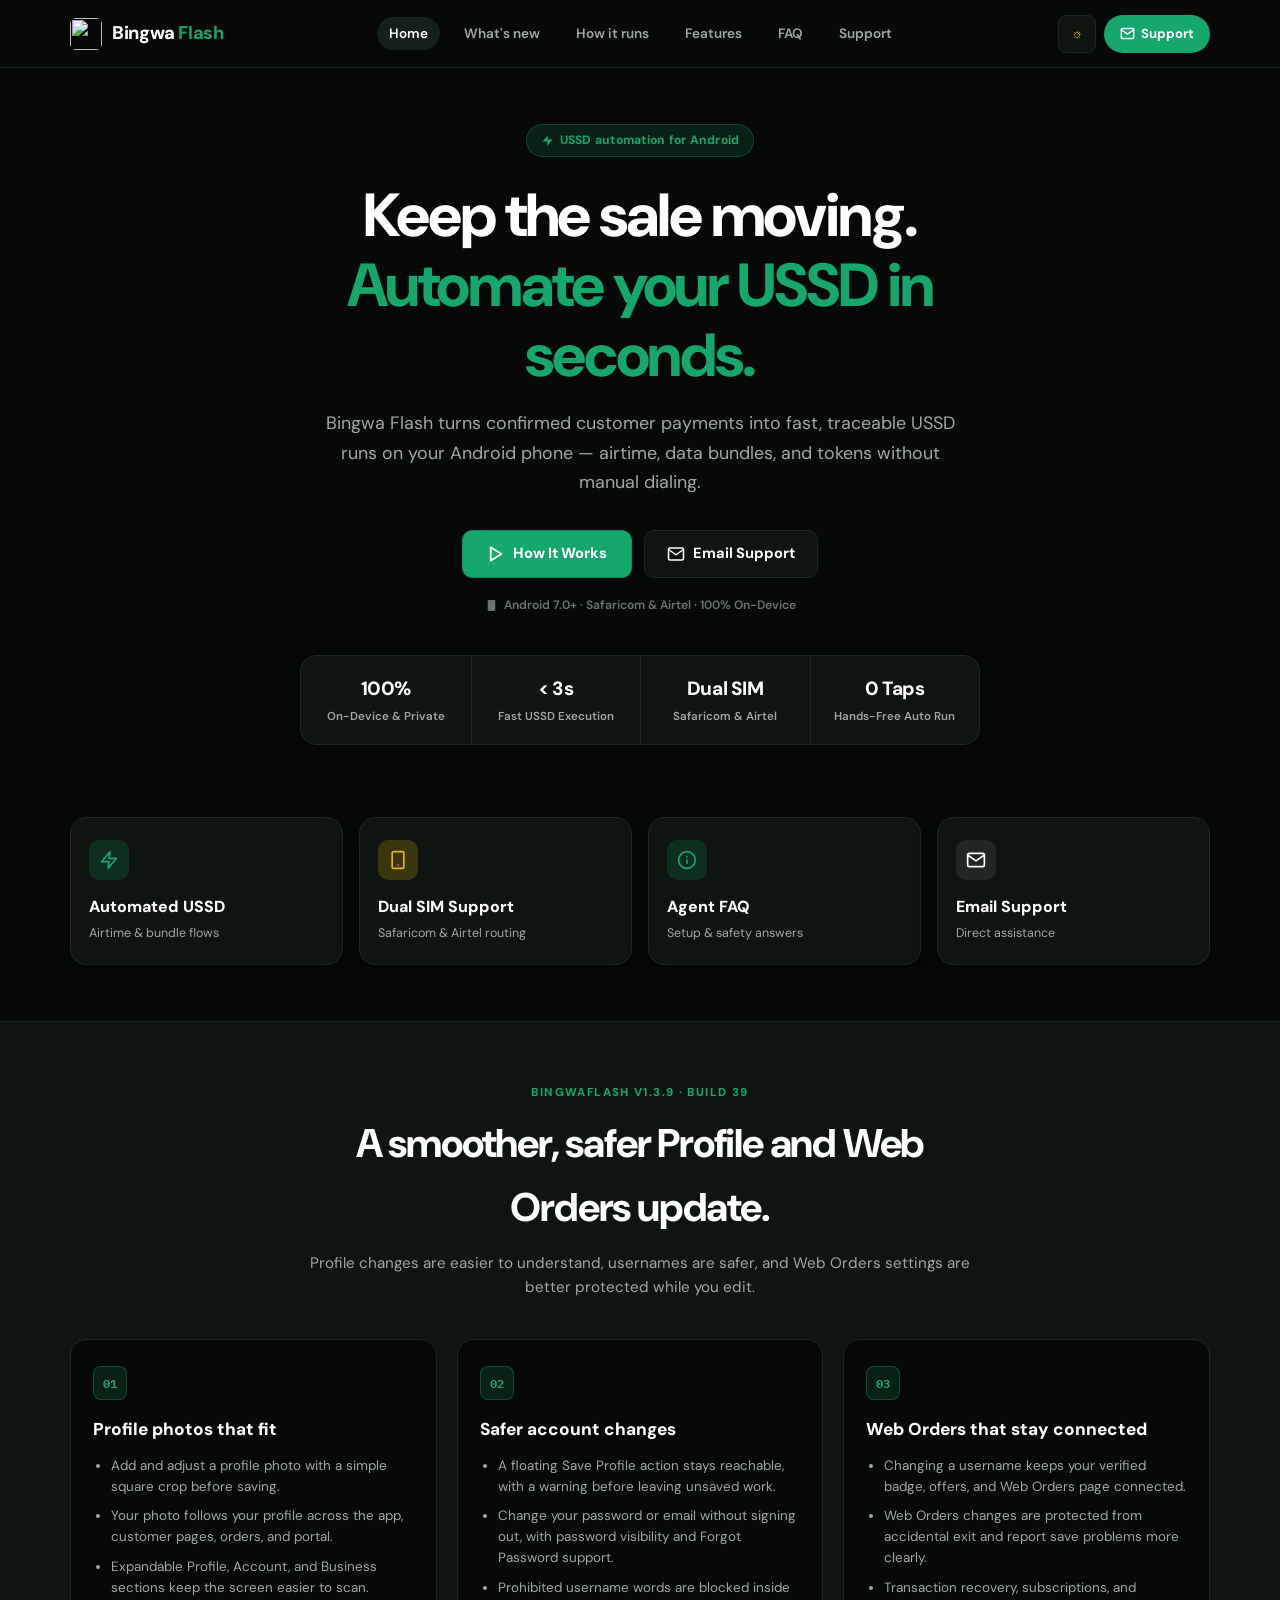
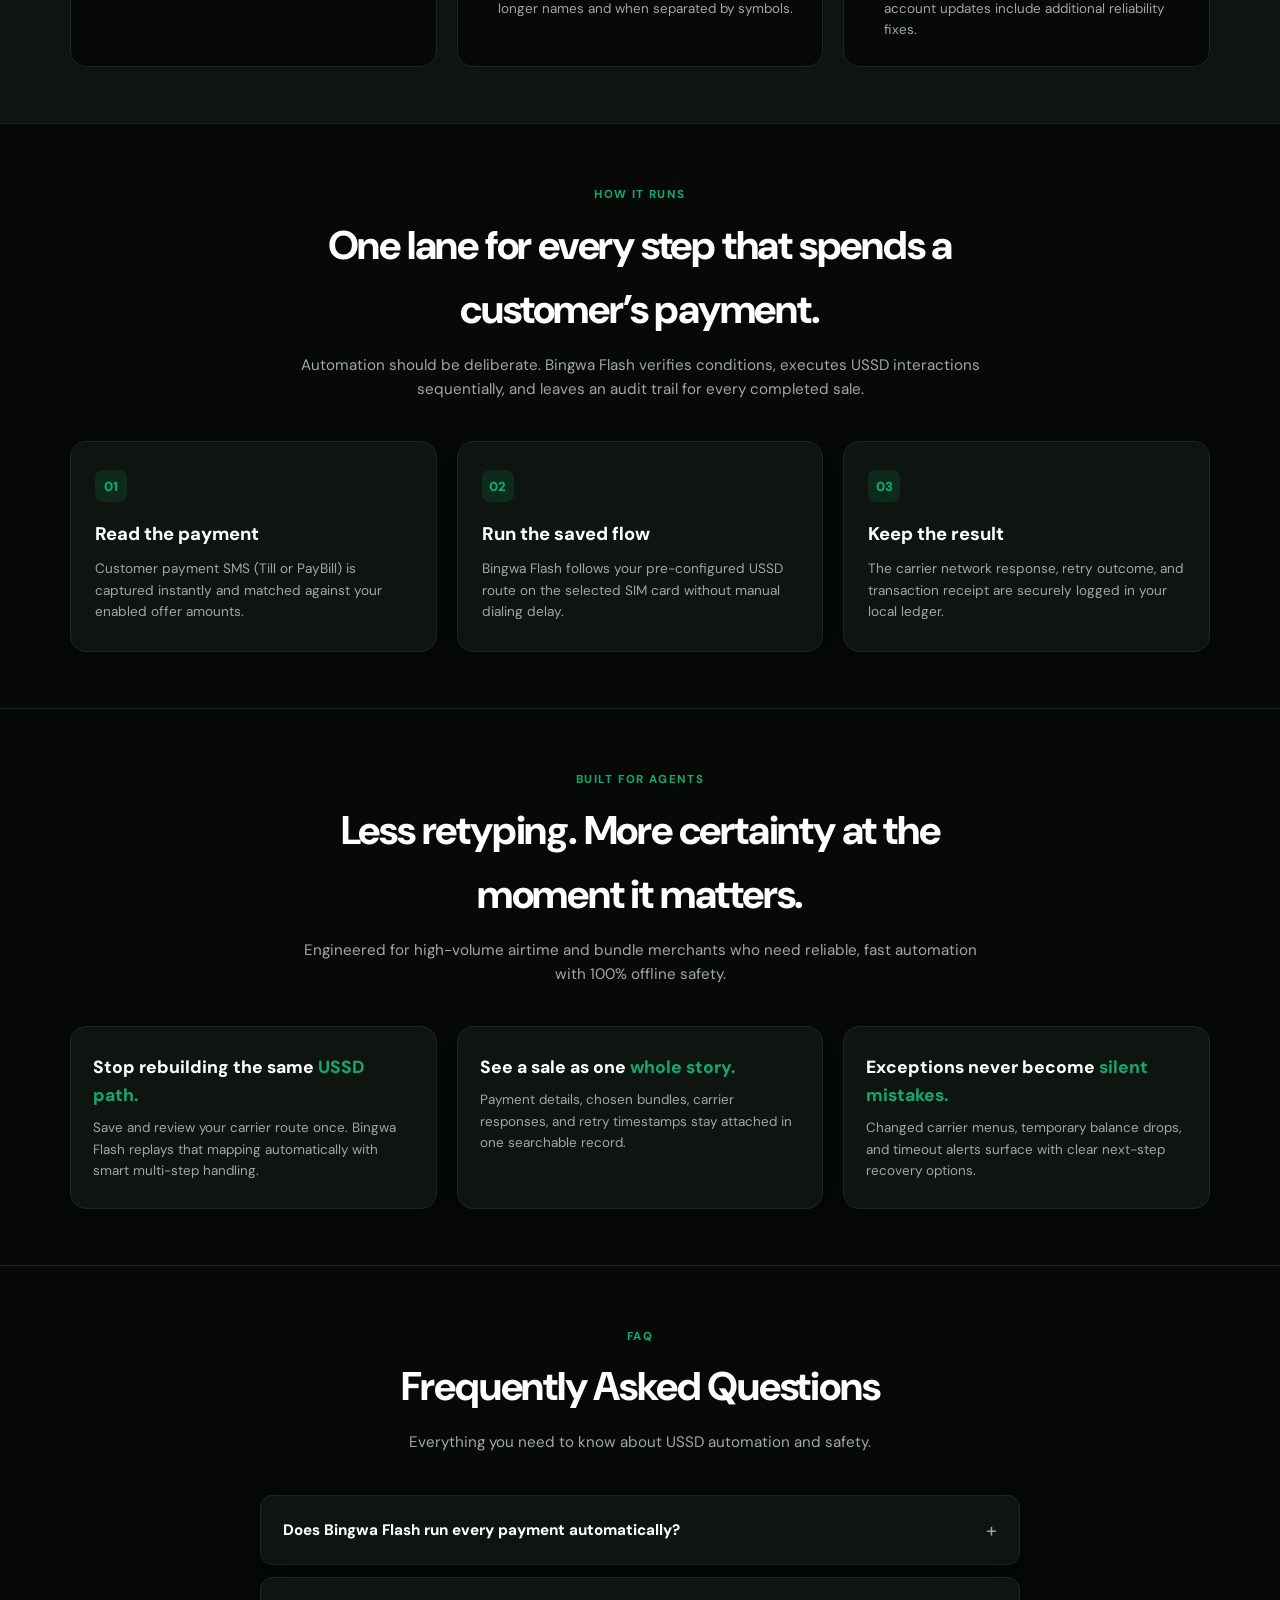
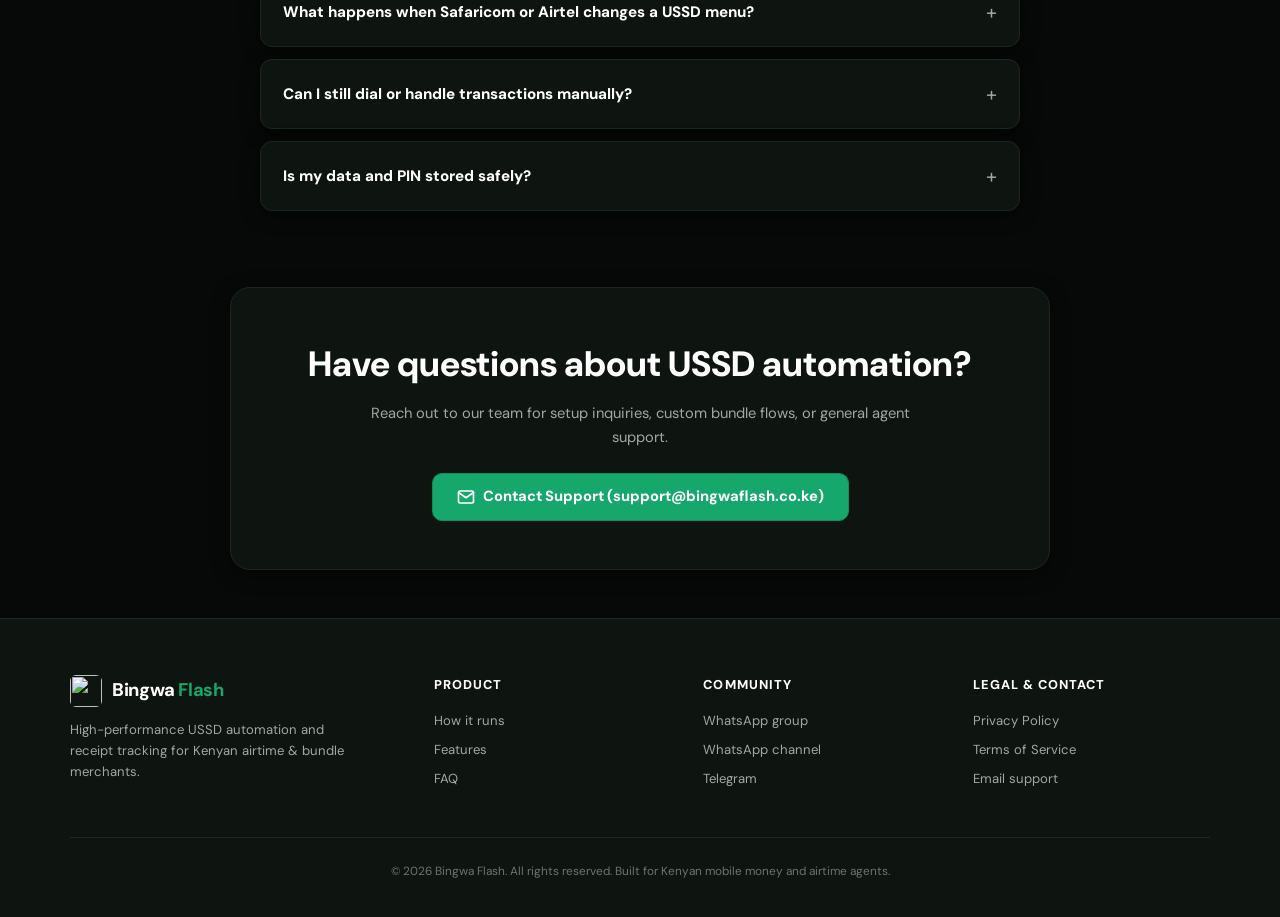
==== index.html @ 7abec592 "Publish v1.3.9 update on homepage" ====
<!doctype html>
<html lang="en" data-theme="dark">
<head>
  <script>
    // Apply the saved appearance before paint so each visit stays calm and consistent.
    try { var savedTheme = localStorage.getItem("bf-theme"); if (savedTheme === "dark" || savedTheme === "light") document.documentElement.dataset.theme = savedTheme; } catch (error) {}
  </script>
  <meta charset="utf-8">
  <meta name="viewport" content="width=device-width, initial-scale=1">
  <title>Bingwa Flash | USSD Automation for Android</title>
  <meta name="description" content="Bingwa Flash gives Safaricom & Airtel agents a fast, automated way to handle USSD payments, airtime, and data bundles in seconds.">
  <meta property="og:title" content="Bingwa Flash | USSD Automation for Android">
  <meta property="og:description" content="Sell faster. Do more. Automate your USSD flows in seconds.">
  <meta property="og:image" content="https://bingwaflash.co.ke/logo.png">
  <link rel="icon" type="image/png" href="/logo.png">
  <link rel="apple-touch-icon" href="/logo.png">
  <link rel="preconnect" href="https://fonts.googleapis.com">
  <link rel="preconnect" href="https://fonts.gstatic.com" crossorigin>
  <link href="https://fonts.googleapis.com/css2?family=DM+Sans:opsz,wght@9..40,400;9..40,500;9..40,600;9..40,700;9..40,800&family=IBM+Plex+Mono:wght@500;600&display=swap" rel="stylesheet">
  <link rel="stylesheet" href="/site-theme.css?v=20260830-6">
  <link rel="stylesheet" href="/home.css?v=20260907-1">
  <script src="/site-theme.js?v=20260830-2" defer></script>
</head>
<body class="bf-home">
  <header class="home-header">
    <a class="home-brand" href="/" aria-label="Bingwa Flash home"><img src="/logo.png" alt=""><span>Bingwa <b>Flash</b></span></a>
    <nav class="home-nav" id="homeNav" aria-label="Primary navigation">
      <a href="#home" class="active">Home</a>
      <a href="#latest-update">What's new</a>
      <a href="#how-it-runs">How it runs</a>
      <a href="#for-agents">Features</a>
      <a href="#questions">FAQ</a>
      <a href="#support">Support</a>
    </nav>
    <div class="home-actions">
      <button class="home-theme" type="button" data-theme-toggle aria-label="Switch theme"><span data-theme-icon="sun" aria-hidden="true">☼</span><span data-theme-icon="moon" aria-hidden="true" style="display:none">☾</span></button>
      <button class="home-menu" type="button" data-menu-toggle aria-controls="homeNav" aria-expanded="false" aria-label="Open navigation">≡</button>
      <a class="header-support-btn" href="mailto:support@bingwaflash.co.ke">
        <svg viewBox="0 0 24 24" width="15" height="15" fill="none" stroke="currentColor" stroke-width="2.2" stroke-linecap="round" stroke-linejoin="round"><path d="M4 4h16c1.1 0 2 .9 2 2v12c0 1.1-.9 2-2 2H4c-1.1 0-2-.9-2-2V6c0-1.1.9-2 2-2z"/><polyline points="22,6 12,13 2,6"/></svg>
        Support
      </a>
    </div>
  </header>

  <main id="home">
    <!-- Centered Hero Section -->
    <section class="home-hero">
      <div class="home-wrap">
        <div class="hero-badge">
          <svg viewBox="0 0 24 24" width="13" height="13" fill="currentColor"><path d="M13 2L3 14h9l-1 8 10-12h-9l1-8z"/></svg>
          USSD automation for Android
        </div>
        <h1 class="hero-title">
          Keep the sale moving.
          <span class="hero-title-accent">Automate your USSD in seconds.</span>
        </h1>
        <p class="hero-desc">
          Bingwa Flash turns confirmed customer payments into fast, traceable USSD runs on your Android phone — airtime, data bundles, and tokens without manual dialing.
        </p>
        <div class="hero-actions">
          <a class="btn-hero-primary" href="#how-it-runs">
            <svg viewBox="0 0 24 24" width="18" height="18" fill="none" stroke="currentColor" stroke-width="2.5" stroke-linecap="round" stroke-linejoin="round"><polygon points="5 3 19 12 5 21 5 3"/></svg>
            How It Works
          </a>
          <a class="btn-hero-secondary" href="mailto:support@bingwaflash.co.ke">
            <svg viewBox="0 0 24 24" width="18" height="18" fill="none" stroke="currentColor" stroke-width="2" stroke-linecap="round" stroke-linejoin="round"><path d="M4 4h16c1.1 0 2 .9 2 2v12c0 1.1-.9 2-2 2H4c-1.1 0-2-.9-2-2V6c0-1.1.9-2 2-2z"/><polyline points="22,6 12,13 2,6"/></svg>
            Email Support
          </a>
        </div>
        <p class="hero-microcopy">
          <svg viewBox="0 0 24 24" width="13" height="13" fill="currentColor"><rect x="5" y="2" width="14" height="20" rx="2" ry="2"/><line x1="12" y1="18" x2="12.01" y2="18"/></svg>
          Android 7.0+ · Safaricom &amp; Airtel · 100% On-Device
        </p>

        <!-- Product Highlights Box (4 cols desktop / 2x2 mobile) -->
        <div class="stats-box">
          <div class="stat-col">
            <strong>100%</strong>
            <small>On-Device &amp; Private</small>
          </div>
          <div class="stat-col">
            <strong>&lt; 3s</strong>
            <small>Fast USSD Execution</small>
          </div>
          <div class="stat-col">
            <strong>Dual SIM</strong>
            <small>Safaricom &amp; Airtel</small>
          </div>
          <div class="stat-col">
            <strong>0 Taps</strong>
            <small>Hands-Free Auto Run</small>
          </div>
        </div>
      </div>
    </section>

    <!-- Quick Resources / Feature Grid -->
    <section class="quick-section">
      <div class="home-wrap">
        <div class="quick-grid">
          <a class="quick-card" href="#how-it-runs">
            <div class="quick-card-icon green">
              <svg viewBox="0 0 24 24" fill="none" stroke="currentColor" stroke-width="2" stroke-linecap="round" stroke-linejoin="round"><path d="M13 2L3 14h9l-1 8 10-12h-9l1-8z"/></svg>
            </div>
            <div>
              <h3>Automated USSD</h3>
              <p>Airtime &amp; bundle flows</p>
            </div>
          </a>
          <a class="quick-card" href="#for-agents">
            <div class="quick-card-icon yellow">
              <svg viewBox="0 0 24 24" fill="none" stroke="currentColor" stroke-width="2" stroke-linecap="round" stroke-linejoin="round"><rect x="5" y="2" width="14" height="20" rx="2" ry="2"/><line x1="12" y1="18" x2="12.01" y2="18"/></svg>
            </div>
            <div>
              <h3>Dual SIM Support</h3>
              <p>Safaricom &amp; Airtel routing</p>
            </div>
          </a>
          <a class="quick-card" href="#questions">
            <div class="quick-card-icon green">
              <svg viewBox="0 0 24 24" fill="none" stroke="currentColor" stroke-width="2" stroke-linecap="round" stroke-linejoin="round"><circle cx="12" cy="12" r="10"/><line x1="12" y1="16" x2="12" y2="12"/><line x1="12" y1="8" x2="12.01" y2="8"/></svg>
            </div>
            <div>
              <h3>Agent FAQ</h3>
              <p>Setup &amp; safety answers</p>
            </div>
          </a>
          <a class="quick-card" href="mailto:support@bingwaflash.co.ke">
            <div class="quick-card-icon neutral">
              <svg viewBox="0 0 24 24" fill="none" stroke="currentColor" stroke-width="2" stroke-linecap="round" stroke-linejoin="round"><path d="M4 4h16c1.1 0 2 .9 2 2v12c0 1.1-.9 2-2 2H4c-1.1 0-2-.9-2-2V6c0-1.1.9-2 2-2z"/><polyline points="22,6 12,13 2,6"/></svg>
            </div>
            <div>
              <h3>Email Support</h3>
              <p>Direct assistance</p>
            </div>
          </a>
        </div>
      </div>
    </section>

    <!-- Keep release news informative here; installation remains owned by the download subdomain. -->
    <section class="home-section release-update" id="latest-update">
      <div class="home-wrap">
        <div class="section-head">
          <span class="section-tag">BingwaFlash v1.3.9 · Build 39</span>
          <h2>A smoother, safer Profile and Web Orders update.</h2>
          <p>Profile changes are easier to understand, usernames are safer, and Web Orders settings are better protected while you edit.</p>
        </div>
        <div class="release-update-grid">
          <article class="release-update-card">
            <span class="release-update-number">01</span>
            <h3>Profile photos that fit</h3>
            <ul>
              <li>Add and adjust a profile photo with a simple square crop before saving.</li>
              <li>Your photo follows your profile across the app, customer pages, orders, and portal.</li>
              <li>Expandable Profile, Account, and Business sections keep the screen easier to scan.</li>
            </ul>
          </article>
          <article class="release-update-card">
            <span class="release-update-number">02</span>
            <h3>Safer account changes</h3>
            <ul>
              <li>A floating Save Profile action stays reachable, with a warning before leaving unsaved work.</li>
              <li>Change your password or email without signing out, with password visibility and Forgot Password support.</li>
              <li>Prohibited username words are blocked inside longer names and when separated by symbols.</li>
            </ul>
          </article>
          <article class="release-update-card">
            <span class="release-update-number">03</span>
            <h3>Web Orders that stay connected</h3>
            <ul>
              <li>Changing a username keeps your verified badge, offers, and Web Orders page connected.</li>
              <li>Web Orders changes are protected from accidental exit and report save problems more clearly.</li>
              <li>Transaction recovery, subscriptions, and account updates include additional reliability fixes.</li>
            </ul>
          </article>
        </div>
      </div>
    </section>

    <!-- How It Runs - 3 Step Flow -->
    <section class="home-section" id="how-it-runs">
      <div class="home-wrap">
        <div class="section-head">
          <span class="section-tag">How It Runs</span>
          <h2>One lane for every step that spends a customer’s payment.</h2>
          <p>Automation should be deliberate. Bingwa Flash verifies conditions, executes USSD interactions sequentially, and leaves an audit trail for every completed sale.</p>
        </div>
        <div class="steps-grid">
          <article class="step-card">
            <div class="step-number">01</div>
            <h3>Read the payment</h3>
            <p>Customer payment SMS (Till or PayBill) is captured instantly and matched against your enabled offer amounts.</p>
          </article>
          <article class="step-card">
            <div class="step-number">02</div>
            <h3>Run the saved flow</h3>
            <p>Bingwa Flash follows your pre-configured USSD route on the selected SIM card without manual dialing delay.</p>
          </article>
          <article class="step-card">
            <div class="step-number">03</div>
            <h3>Keep the result</h3>
            <p>The carrier network response, retry outcome, and transaction receipt are securely logged in your local ledger.</p>
          </article>
        </div>
      </div>
    </section>

    <!-- Features for Agents -->
    <section class="home-section" id="for-agents">
      <div class="home-wrap">
        <div class="section-head">
          <span class="section-tag">Built For Agents</span>
          <h2>Less retyping. More certainty at the moment it matters.</h2>
          <p>Engineered for high-volume airtime and bundle merchants who need reliable, fast automation with 100% offline safety.</p>
        </div>
        <div class="features-grid">
          <article class="feature-card">
            <h3>Stop rebuilding the same <em>USSD path.</em></h3>
            <p>Save and review your carrier route once. Bingwa Flash replays that mapping automatically with smart multi-step handling.</p>
          </article>
          <article class="feature-card">
            <h3>See a sale as one <em>whole story.</em></h3>
            <p>Payment details, chosen bundles, carrier responses, and retry timestamps stay attached in one searchable record.</p>
          </article>
          <article class="feature-card">
            <h3>Exceptions never become <em>silent mistakes.</em></h3>
            <p>Changed carrier menus, temporary balance drops, and timeout alerts surface with clear next-step recovery options.</p>
          </article>
        </div>
      </div>
    </section>

    <!-- FAQ Section -->
    <section class="home-section" id="questions">
      <div class="home-wrap">
        <div class="section-head">
          <span class="section-tag">FAQ</span>
          <h2>Frequently Asked Questions</h2>
          <p>Everything you need to know about USSD automation and safety.</p>
        </div>
        <div class="faq-wrap">
          <details class="faq-card">
            <summary>Does Bingwa Flash run every payment automatically?</summary>
            <p>Yes, any incoming payment that matches an enabled offer amount and configured mode is queued and executed immediately on your selected SIM.</p>
          </details>
          <details class="faq-card">
            <summary>What happens when Safaricom or Airtel changes a USSD menu?</summary>
            <p>The app detects unexpected carrier dialogs and alerts you immediately so you can adjust your USSD mapping without losing transaction records.</p>
          </details>
          <details class="faq-card">
            <summary>Can I still dial or handle transactions manually?</summary>
            <p>Yes. You can use Quick Dial for manual numbers or pause automation at any time with a single tap on the dashboard toggle.</p>
          </details>
          <details class="faq-card">
            <summary>Is my data and PIN stored safely?</summary>
            <p>All transaction records and configuration stay strictly on your device in encrypted local storage. No sensitive carrier PINs are exposed.</p>
          </details>
        </div>
      </div>
    </section>

    <!-- Bottom CTA Banner -->
    <div class="home-wrap">
      <div class="home-cta-banner" id="support">
        <h2>Have questions about USSD automation?</h2>
        <p>Reach out to our team for setup inquiries, custom bundle flows, or general agent support.</p>
        <a class="btn-hero-primary" href="mailto:support@bingwaflash.co.ke">
          <svg viewBox="0 0 24 24" width="18" height="18" fill="none" stroke="currentColor" stroke-width="2.2" stroke-linecap="round" stroke-linejoin="round"><path d="M4 4h16c1.1 0 2 .9 2 2v12c0 1.1-.9 2-2 2H4c-1.1 0-2-.9-2-2V6c0-1.1.9-2 2-2z"/><polyline points="22,6 12,13 2,6"/></svg>
          Contact Support (support@bingwaflash.co.ke)
        </a>
      </div>
    </div>
  </main>

  <footer class="home-footer">
    <div class="home-wrap">
      <div class="footer-row">
        <div class="footer-brand">
          <a class="home-brand" href="/"><img src="/logo.png" alt=""><span>Bingwa <b>Flash</b></span></a>
          <p>High-performance USSD automation and receipt tracking for Kenyan airtime &amp; bundle merchants.</p>
        </div>
        <div class="footer-col">
          <h3>Product</h3>
          <a href="#how-it-runs">How it runs</a>
          <a href="#for-agents">Features</a>
          <a href="#questions">FAQ</a>
        </div>
        <div class="footer-col">
          <h3>Community</h3>
          <a href="https://chat.whatsapp.com/H2YoZHNmiuB6cxWsfOPV1I" target="_blank" rel="noopener">WhatsApp group</a>
          <a href="https://whatsapp.com/channel/0029Vb6r1jRJf05mxTtr3G2x" target="_blank" rel="noopener">WhatsApp channel</a>
          <a href="https://t.me/bingwaflash" target="_blank" rel="noopener">Telegram</a>
        </div>
        <div class="footer-col">
          <h3>Legal &amp; Contact</h3>
          <a href="/privacy.html">Privacy Policy</a>
          <a href="/terms.html">Terms of Service</a>
          <a href="mailto:support@bingwaflash.co.ke">Email support</a>
        </div>
      </div>
      <div class="footer-bottom">
        &copy; 2026 Bingwa Flash. All rights reserved. Built for Kenyan mobile money and airtime agents.
      </div>
    </div>
  </footer>
</body>
</html>
---- site-theme.css ----
/*
 * Shared Bingwa Flash design system variables.
 * Palette strictly uses Safaricom Green, Vivid Yellow/Gold, Pure Black, and Crisp White.
 * Zero bluish tints. Flat, high-contrast, professional presentation.
 */
:root {
  --bf-green: #15a76c;            /* Safaricom Green */
  --bf-green-strong: #0d8d59;     /* Deep Green for contrast/active states */
  --bf-yellow: #facc15;           /* Bright gold-yellow */
  --bf-yellow-strong: #eab308;    /* Deep Gold for borders/contrast */
  --bf-red: #ef4444;              /* Error red */
  --bf-radius-sm: 8px;
  --bf-radius: 12px;
  --bf-radius-lg: 16px;
  --bf-radius-xl: 20px;
  --bf-pill: 999px;
  --bf-transition: all 0.2s cubic-bezier(0.4, 0, 0.2, 1);
}

[data-theme="dark"] {
  --bf-bg: #060907;               /* Pure deep black/dark-green tone */
  --bf-surface: #0e1410;          /* Deep pitch card surface */
  --bf-surface-raised: #16201a;   /* Raised card surface / hover */
  --bf-surface-muted: #0a0e0b;    /* Input or subtle background */
  --bf-border: #1c2720;           /* Crisp 1px border */
  --bf-border-strong: #27382d;    /* Field border */
  --bf-text: #ffffff;             /* Pure white text */
  --bf-text-muted: #a1a8a3;       /* Secondary body text */
  --bf-text-soft: #6b756e;        /* Muted helper text */
  --bf-header: #060907;
  --bf-selection: rgba(21, 167, 108, 0.15);
  --bf-shadow: 0 4px 20px rgba(0, 0, 0, 0.4);
  --bf-icon-badge-green: rgba(21, 167, 108, 0.18);
  --bf-icon-badge-yellow: rgba(250, 204, 21, 0.18);
  --bf-icon-badge-neutral: rgba(255, 255, 255, 0.08);
  color-scheme: dark;
}

[data-theme="light"] {
  --bf-bg: #ffffff;               /* Pure white light background */
  --bf-surface: #fbfcfb;          /* Soft white card surface */
  --bf-surface-raised: #f2f4f2;   /* Soft hover surface */
  --bf-surface-muted: #f7f9f7;    /* Subtle field background */
  --bf-border: #e2e6e3;           /* Clean light border */
  --bf-border-strong: #cbcfcc;    /* Field border */
  --bf-text: #0a0e0b;             /* Pure dark text */
  --bf-text-muted: #4b554e;       /* Secondary dark text */
  --bf-text-soft: #8a948d;        /* Muted helper text */
  --bf-header: #ffffff;
  --bf-selection: rgba(21, 167, 108, 0.1);
  --bf-shadow: 0 4px 16px rgba(0, 0, 0, 0.05);
  --bf-icon-badge-green: #ecfdf5;
  --bf-icon-badge-yellow: #fefce8;
  --bf-icon-badge-neutral: #f3f4f6;
  color-scheme: light;
}

/* Base resets & typography */
html, body {
  width: 100%;
  max-width: 100%;
  overflow-x: hidden;
  margin: 0;
  padding: 0;
}

body {
  background: var(--bf-bg) !important;
  color: var(--bf-text) !important;
  font-family: "DM Sans", "Nunito", ui-sans-serif, system-ui, sans-serif;
  transition: background-color 0.2s ease, color 0.2s ease;
  line-height: 1.6;
  -webkit-font-smoothing: antialiased;
}

/* Ensure no retro clay gradients or heavy custom background decorations */
body::before { content: none !important; display: none !important; }
body * { box-shadow: none; }

a {
  text-underline-offset: 3px;
  color: var(--bf-green);
  transition: var(--bf-transition);
}
a:hover {
  color: var(--bf-green-strong);
}

/* Shared Header Navigation */
header {
  height: 68px !important;
  padding: 0 max(20px, calc((100vw - 1140px) / 2)) !important;
  background: var(--bf-header) !important;
  border-bottom: 1px solid var(--bf-border) !important;
  display: flex;
  align-items: center;
  justify-content: space-between;
}

.logo img, .ft-logo img {
  border-radius: 8px !important;
  width: 32px;
  height: 32px;
  object-fit: contain;
}
.logo-text, .ft-name {
  color: var(--bf-text) !important;
  font-weight: 700;
}
.logo-text b {
  color: var(--bf-green) !important;
}

/* Shared theme switch button - Pure black or yellowish */
.thm, .page-theme, .home-theme {
  width: 38px !important;
  height: 38px !important;
  border-radius: 8px !important;
  background: var(--bf-surface) !important;
  border: 1px solid var(--bf-border) !important;
  color: var(--bf-yellow) !important;
  display: inline-grid !important;
  place-items: center !important;
  cursor: pointer !important;
  transition: var(--bf-transition) !important;
}
.thm:hover, .page-theme:hover, .home-theme:hover {
  color: var(--bf-yellow-strong) !important;
  border-color: var(--bf-yellow) !important;
  background: var(--bf-surface-raised) !important;
}

/* Shared Button Styles */
.btn-primary, .button-primary {
  display: inline-flex;
  align-items: center;
  justify-content: center;
  padding: 10px 20px;
  background: var(--bf-green) !important;
  color: #ffffff !important;
  font-weight: 700;
  border-radius: var(--bf-pill);
  border: 1px solid var(--bf-green-strong) !important;
  cursor: pointer;
  text-decoration: none;
  transition: var(--bf-transition);
}
.btn-primary:hover, .button-primary:hover {
  background: var(--bf-green-strong) !important;
}

.btn-secondary, .button-secondary {
  display: inline-flex;
  align-items: center;
  justify-content: center;
  padding: 10px 20px;
  background: var(--bf-surface) !important;
  color: var(--bf-text) !important;
  font-weight: 700;
  border-radius: var(--bf-pill);
  border: 1px solid var(--bf-border) !important;
  cursor: pointer;
  text-decoration: none;
  transition: var(--bf-transition);
}
.btn-secondary:hover, .button-secondary:hover {
  background: var(--bf-surface-raised) !important;
  border-color: var(--bf-border-strong) !important;
}

/* Shared Card and Container Elements */
.card, .container-card {
  background: var(--bf-surface) !important;
  border: 1px solid var(--bf-border) !important;
  border-radius: var(--bf-radius-lg) !important;
  box-shadow: var(--bf-shadow) !important;
}

/* Shared Input and Form Controls */
input[type="text"], input[type="tel"], input[type="search"], input[type="email"], input[type="password"], textarea, select {
  background: var(--bf-surface-muted) !important;
  border: 1px solid var(--bf-border-strong) !important;
  border-radius: var(--bf-radius-sm) !important;
  color: var(--bf-text) !important;
  padding: 11px 14px !important;
  font-family: inherit !important;
  font-size: 0.9rem !important;
  outline: none !important;
  transition: var(--bf-transition) !important;
}
input:focus, textarea:focus, select:focus {
  border-color: var(--bf-green) !important;
  background: var(--bf-surface) !important;
}
---- home.css ----
/*
 * Homepage specific composition for bingwaflash.co.ke.
 * Clean, centered SaaS product layout strictly using green, yellow, black, and white.
 */

:root {
  --home-green: var(--bf-green);
  --home-green-deep: var(--bf-green-strong);
  --home-yellow: var(--bf-yellow);
}

body.bf-home {
  margin: 0;
  background: var(--bf-bg);
  color: var(--bf-text);
  font-family: "DM Sans", ui-sans-serif, system-ui, sans-serif;
}

.bf-home *, .bf-home *::before, .bf-home *::after {
  box-sizing: border-box;
}

.bf-home a {
  color: inherit;
  text-decoration: none;
}

.bf-home .home-wrap {
  width: min(1140px, calc(100% - 40px));
  margin: 0 auto;
}

/* HEADER */
.home-header {
  position: sticky;
  top: 0;
  z-index: 50;
  height: 64px;
  display: flex;
  align-items: center;
  justify-content: space-between;
  padding: 0 max(16px, calc((100vw - 1140px) / 2));
  background: var(--bf-header);
  border-bottom: 1px solid var(--bf-border);
  transition: background .2s, border-color .2s;
}

.home-brand {
  display: inline-flex;
  align-items: center;
  gap: 10px;
  font-weight: 800;
  letter-spacing: -0.02em;
  font-size: 1.15rem;
  color: var(--bf-text);
  white-space: nowrap;
  flex-shrink: 0;
}
.home-brand img {
  width: 32px;
  height: 32px;
  object-fit: contain;
  border-radius: 6px;
}
.home-brand b {
  color: var(--bf-green);
}

.home-nav {
  display: flex;
  align-items: center;
  gap: 12px;
}
.home-nav a {
  color: var(--bf-text-muted);
  font-size: 0.85rem;
  font-weight: 600;
  padding: 6px 12px;
  border-radius: var(--bf-pill);
  transition: var(--bf-transition);
}
.home-nav a:hover, .home-nav a.active {
  color: var(--bf-text);
  background: var(--bf-surface-raised);
}

.home-actions {
  display: flex;
  align-items: center;
  gap: 8px;
  flex-shrink: 0;
}

.home-theme, .home-menu {
  width: 38px;
  height: 38px;
  display: inline-grid;
  place-items: center;
  border: 1px solid var(--bf-border);
  background: var(--bf-surface);
  color: var(--bf-yellow);
  border-radius: 8px;
  cursor: pointer;
  transition: var(--bf-transition);
}
.home-theme:hover, .home-menu:hover {
  color: var(--bf-yellow-strong);
  border-color: var(--bf-yellow);
}
.home-menu {
  display: none;
  font-size: 1.25rem;
}

.header-support-btn {
  display: inline-flex;
  align-items: center;
  gap: 6px;
  height: 38px;
  padding: 0 16px;
  background: var(--bf-green);
  color: #ffffff !important;
  font-size: 0.82rem;
  font-weight: 700;
  border-radius: var(--bf-pill);
  transition: var(--bf-transition);
  white-space: nowrap;
}
.header-support-btn:hover {
  background: var(--bf-green-strong);
}

/* HERO SECTION - Centered */
.home-hero {
  padding: 56px 0 40px;
  text-align: center;
}

.hero-badge {
  display: inline-flex;
  align-items: center;
  gap: 6px;
  padding: 6px 14px;
  background: var(--bf-selection);
  border: 1px solid rgba(21, 167, 108, 0.3);
  border-radius: var(--bf-pill);
  font-size: 0.76rem;
  font-weight: 700;
  color: var(--bf-green);
  margin-bottom: 24px;
  letter-spacing: 0.02em;
}

.hero-title {
  font-size: clamp(2.2rem, 5.2vw, 3.8rem);
  font-weight: 800;
  line-height: 1.15;
  letter-spacing: -0.035em;
  margin: 0 auto 18px;
  max-width: 820px;
  color: var(--bf-text);
}
.hero-title .hero-title-accent {
  color: var(--bf-green);
  display: block;
}

.hero-desc {
  font-size: clamp(0.95rem, 1.8vw, 1.12rem);
  line-height: 1.65;
  color: var(--bf-text-muted);
  max-width: 640px;
  margin: 0 auto 32px;
}

.hero-actions {
  display: flex;
  align-items: center;
  justify-content: center;
  gap: 12px;
  margin-bottom: 18px;
}

.btn-hero-primary {
  display: inline-flex;
  align-items: center;
  justify-content: center;
  gap: 8px;
  min-height: 48px;
  padding: 0 24px;
  background: var(--bf-green);
  color: #ffffff !important;
  font-size: 0.92rem;
  font-weight: 800;
  border-radius: 10px;
  border: 1px solid var(--bf-green-strong);
  transition: var(--bf-transition);
}
.btn-hero-primary:hover {
  background: var(--bf-green-strong);
  transform: translateY(-1px);
}

.btn-hero-secondary {
  display: inline-flex;
  align-items: center;
  justify-content: center;
  gap: 8px;
  min-height: 48px;
  padding: 0 22px;
  background: var(--bf-surface);
  color: var(--bf-text) !important;
  border: 1px solid var(--bf-border);
  font-size: 0.92rem;
  font-weight: 700;
  border-radius: 10px;
  transition: var(--bf-transition);
}
.btn-hero-secondary:hover {
  background: var(--bf-surface-raised);
  border-color: var(--bf-border-strong);
}

.hero-microcopy {
  display: flex;
  align-items: center;
  justify-content: center;
  gap: 6px;
  font-size: 0.76rem;
  color: var(--bf-text-soft);
  margin: 0 auto 40px;
  font-weight: 600;
}

/* STATS BOX (4 columns desktop / 2x2 grid mobile) */
.stats-box {
  display: grid;
  grid-template-columns: repeat(4, 1fr);
  background: var(--bf-surface);
  border: 1px solid var(--bf-border);
  border-radius: var(--bf-radius-lg);
  box-shadow: var(--bf-shadow);
  max-width: 680px;
  margin: 0 auto;
  overflow: hidden;
}

.stat-col {
  padding: 18px 12px;
  text-align: center;
}
.stat-col + .stat-col {
  border-left: 1px solid var(--bf-border);
}
.stat-col strong {
  display: block;
  font-size: 1.2rem;
  font-weight: 800;
  color: var(--bf-text);
  letter-spacing: -0.02em;
}
.stat-col small {
  display: block;
  font-size: 0.72rem;
  color: var(--bf-text-muted);
  margin-top: 3px;
  font-weight: 600;
}

/* QUICK RESOURCES / FEATURE GRID */
.quick-section {
  padding: 32px 0 56px;
}

.quick-grid {
  display: grid;
  grid-template-columns: repeat(4, 1fr);
  gap: 16px;
}

.quick-card {
  background: var(--bf-surface);
  border: 1px solid var(--bf-border);
  border-radius: var(--bf-radius-lg);
  padding: 22px 18px;
  box-shadow: var(--bf-shadow);
  text-align: left;
  display: flex;
  flex-direction: column;
  justify-content: space-between;
  min-height: 140px;
  transition: var(--bf-transition);
}
.quick-card:hover {
  border-color: var(--bf-green);
  transform: translateY(-2px);
}

.quick-card-icon {
  width: 40px;
  height: 40px;
  border-radius: 10px;
  display: flex;
  align-items: center;
  justify-content: center;
  margin-bottom: 14px;
}
.quick-card-icon svg {
  width: 20px;
  height: 20px;
}
.quick-card-icon.green { background: var(--bf-icon-badge-green); color: var(--bf-green); }
.quick-card-icon.yellow { background: var(--bf-icon-badge-yellow); color: var(--bf-yellow-strong); }
.quick-card-icon.neutral { background: var(--bf-icon-badge-neutral); color: var(--bf-text); }

.quick-card h3 {
  margin: 0 0 4px;
  font-size: 1rem;
  font-weight: 800;
  color: var(--bf-text);
}
.quick-card p {
  margin: 0;
  font-size: 0.78rem;
  color: var(--bf-text-muted);
  line-height: 1.45;
}

/* HOW IT RUNS - 3 STEPS */
.home-section {
  padding: 56px 0;
  border-top: 1px solid var(--bf-border);
}

.section-head {
  text-align: center;
  max-width: 680px;
  margin: 0 auto 40px;
}
.section-tag {
  display: inline-block;
  font-size: 0.72rem;
  font-weight: 800;
  text-transform: uppercase;
  letter-spacing: 0.12em;
  color: var(--bf-green);
  margin-bottom: 8px;
}
.section-head h2 {
  font-size: clamp(1.8rem, 3.5vw, 2.5rem);
  font-weight: 800;
  letter-spacing: -0.03em;
  margin: 0 0 12px;
  color: var(--bf-text);
}
.section-head p {
  font-size: 0.95rem;
  color: var(--bf-text-muted);
  margin: 0;
  line-height: 1.6;
}

.steps-grid {
  display: grid;
  grid-template-columns: repeat(3, 1fr);
  gap: 20px;
}

.step-card {
  background: var(--bf-surface);
  border: 1px solid var(--bf-border);
  border-radius: var(--bf-radius-lg);
  padding: 28px 24px;
  box-shadow: var(--bf-shadow);
  display: flex;
  flex-direction: column;
}
.step-number {
  font-size: 0.82rem;
  font-weight: 900;
  color: var(--bf-green);
  background: var(--bf-selection);
  width: 32px;
  height: 32px;
  border-radius: 8px;
  display: flex;
  align-items: center;
  justify-content: center;
  margin-bottom: 18px;
}
.step-card h3 {
  font-size: 1.15rem;
  font-weight: 800;
  margin: 0 0 8px;
  color: var(--bf-text);
}
.step-card p {
  font-size: 0.85rem;
  color: var(--bf-text-muted);
  margin: 0;
  line-height: 1.6;
}

/* RELIEF FEATURES */
.features-grid {
  display: grid;
  grid-template-columns: repeat(3, 1fr);
  gap: 20px;
}

.feature-card {
  background: var(--bf-surface);
  border: 1px solid var(--bf-border);
  border-radius: var(--bf-radius-lg);
  padding: 26px 22px;
  box-shadow: var(--bf-shadow);
}
.feature-card h3 {
  font-size: 1.1rem;
  font-weight: 800;
  margin: 0 0 8px;
  color: var(--bf-text);
}
.feature-card h3 em {
  font-style: normal;
  color: var(--bf-green);
}
.feature-card p {
  font-size: 0.84rem;
  color: var(--bf-text-muted);
  margin: 0;
  line-height: 1.6;
}

/* RELEASE UPDATE - grouped summaries keep the homepage useful without duplicating the installer page. */
.release-update {
  background: var(--bf-surface);
}

.release-update-grid {
  display: grid;
  grid-template-columns: repeat(3, 1fr);
  gap: 20px;
}

.release-update-card {
  background: var(--bf-bg);
  border: 1px solid var(--bf-border);
  border-radius: var(--bf-radius-lg);
  padding: 26px 22px;
}

.release-update-number {
  display: inline-grid;
  place-items: center;
  width: 34px;
  height: 34px;
  margin-bottom: 16px;
  border: 1px solid rgba(21, 167, 108, 0.35);
  border-radius: 8px;
  background: var(--bf-selection);
  color: var(--bf-green);
  font: 800 0.76rem "IBM Plex Mono", ui-monospace, monospace;
}

.release-update-card h3 {
  margin: 0 0 12px;
  color: var(--bf-text);
  font-size: 1.08rem;
  font-weight: 800;
}

.release-update-card ul {
  margin: 0;
  padding-left: 18px;
  color: var(--bf-text-muted);
}

.release-update-card li {
  margin-bottom: 9px;
  font-size: 0.84rem;
  line-height: 1.55;
}

.release-update-card li:last-child {
  margin-bottom: 0;
}

/* FAQ SECTION */
.faq-wrap {
  max-width: 760px;
  margin: 0 auto;
  display: flex;
  flex-direction: column;
  gap: 12px;
}

.faq-card {
  background: var(--bf-surface);
  border: 1px solid var(--bf-border);
  border-radius: var(--bf-radius);
  overflow: hidden;
  box-shadow: var(--bf-shadow);
}
.faq-card summary {
  padding: 18px 22px;
  font-size: 0.95rem;
  font-weight: 800;
  color: var(--bf-text);
  cursor: pointer;
  list-style: none;
  display: flex;
  align-items: center;
  justify-content: space-between;
  user-select: none;
}
.faq-card summary::-webkit-details-marker {
  display: none;
}
.faq-card summary::after {
  content: "+";
  font-size: 1.25rem;
  font-weight: 400;
  color: var(--bf-text-muted);
  transition: transform 0.2s;
}
.faq-card[open] summary::after {
  content: "−";
}
.faq-card p {
  padding: 0 22px 20px;
  margin: 0;
  font-size: 0.86rem;
  color: var(--bf-text-muted);
  line-height: 1.65;
}

/* CTA BANNER */
.home-cta-banner {
  background: var(--bf-surface);
  border: 1px solid var(--bf-border);
  border-radius: var(--bf-radius-xl);
  padding: 48px 32px;
  text-align: center;
  margin: 20px auto 48px;
  max-width: 820px;
  box-shadow: var(--bf-shadow);
}
.home-cta-banner h2 {
  font-size: clamp(1.6rem, 3.2vw, 2.2rem);
  font-weight: 800;
  margin: 0 0 10px;
  color: var(--bf-text);
}
.home-cta-banner p {
  font-size: 0.92rem;
  color: var(--bf-text-muted);
  max-width: 540px;
  margin: 0 auto 24px;
}

/* FOOTER */
.home-footer {
  padding: 56px 0 36px;
  background: var(--bf-surface);
  border-top: 1px solid var(--bf-border);
}
.footer-row {
  display: grid;
  grid-template-columns: 1.4fr 1fr 1fr 1fr;
  gap: 32px;
}
.footer-brand {
  display: flex;
  flex-direction: column;
  gap: 12px;
}
.footer-brand p {
  font-size: 0.82rem;
  color: var(--bf-text-muted);
  margin: 0;
  max-width: 280px;
}
.footer-col h3 {
  font-size: 0.8rem;
  font-weight: 800;
  text-transform: uppercase;
  letter-spacing: 0.08em;
  color: var(--bf-text);
  margin: 0 0 14px;
}
.footer-col a {
  display: block;
  font-size: 0.82rem;
  color: var(--bf-text-muted);
  margin-bottom: 8px;
  transition: color 0.15s;
}
.footer-col a:hover {
  color: var(--bf-green);
}
.footer-bottom {
  margin-top: 40px;
  padding-top: 24px;
  border-top: 1px solid var(--bf-border);
  font-size: 0.74rem;
  color: var(--bf-text-soft);
  text-align: center;
}

/* RESPONSIVENESS */
@media(max-width: 900px) {
  .home-nav {
    display: none;
  }
  .home-nav.is-open {
    position: absolute;
    top: 64px;
    left: 0;
    right: 0;
    display: flex;
    flex-direction: column;
    align-items: stretch;
    padding: 16px 20px 24px;
    background: var(--bf-surface);
    border-bottom: 1px solid var(--bf-border);
    gap: 8px;
  }
  .home-nav.is-open a {
    padding: 10px 14px;
    border-radius: 8px;
  }
  .home-menu {
    display: inline-grid;
  }
  .quick-grid {
    grid-template-columns: repeat(2, 1fr);
  }
  .steps-grid, .features-grid, .release-update-grid {
    grid-template-columns: 1fr;
  }
  .footer-row {
    grid-template-columns: 1fr 1fr;
  }
}

@media(max-width: 600px) {
  .home-header {
    height: 60px;
    padding: 0 16px;
  }
  .header-support-btn {
    display: none; /* Keep mobile bar clean and un-squeezed */
  }
  .home-hero {
    padding: 36px 0 24px;
  }
  .hero-actions {
    flex-direction: column;
    width: 100%;
  }
  .btn-hero-primary, .btn-hero-secondary {
    width: 100%;
  }
  .stats-box {
    grid-template-columns: repeat(2, 1fr);
  }
  .stat-col:nth-child(2) {
    border-right: none;
  }
  .stat-col:nth-child(3), .stat-col:nth-child(4) {
    border-top: 1px solid var(--bf-border);
  }
  .stat-col:nth-child(3) {
    border-left: none;
  }
  .quick-grid {
    grid-template-columns: repeat(2, 1fr);
    gap: 12px;
  }
  .quick-card {
    padding: 16px 14px;
    min-height: 125px;
  }
  .quick-card-icon {
    width: 34px;
    height: 34px;
    border-radius: 8px;
    margin-bottom: 10px;
  }
  .footer-row {
    grid-template-columns: 1fr;
    gap: 24px;
  }
}
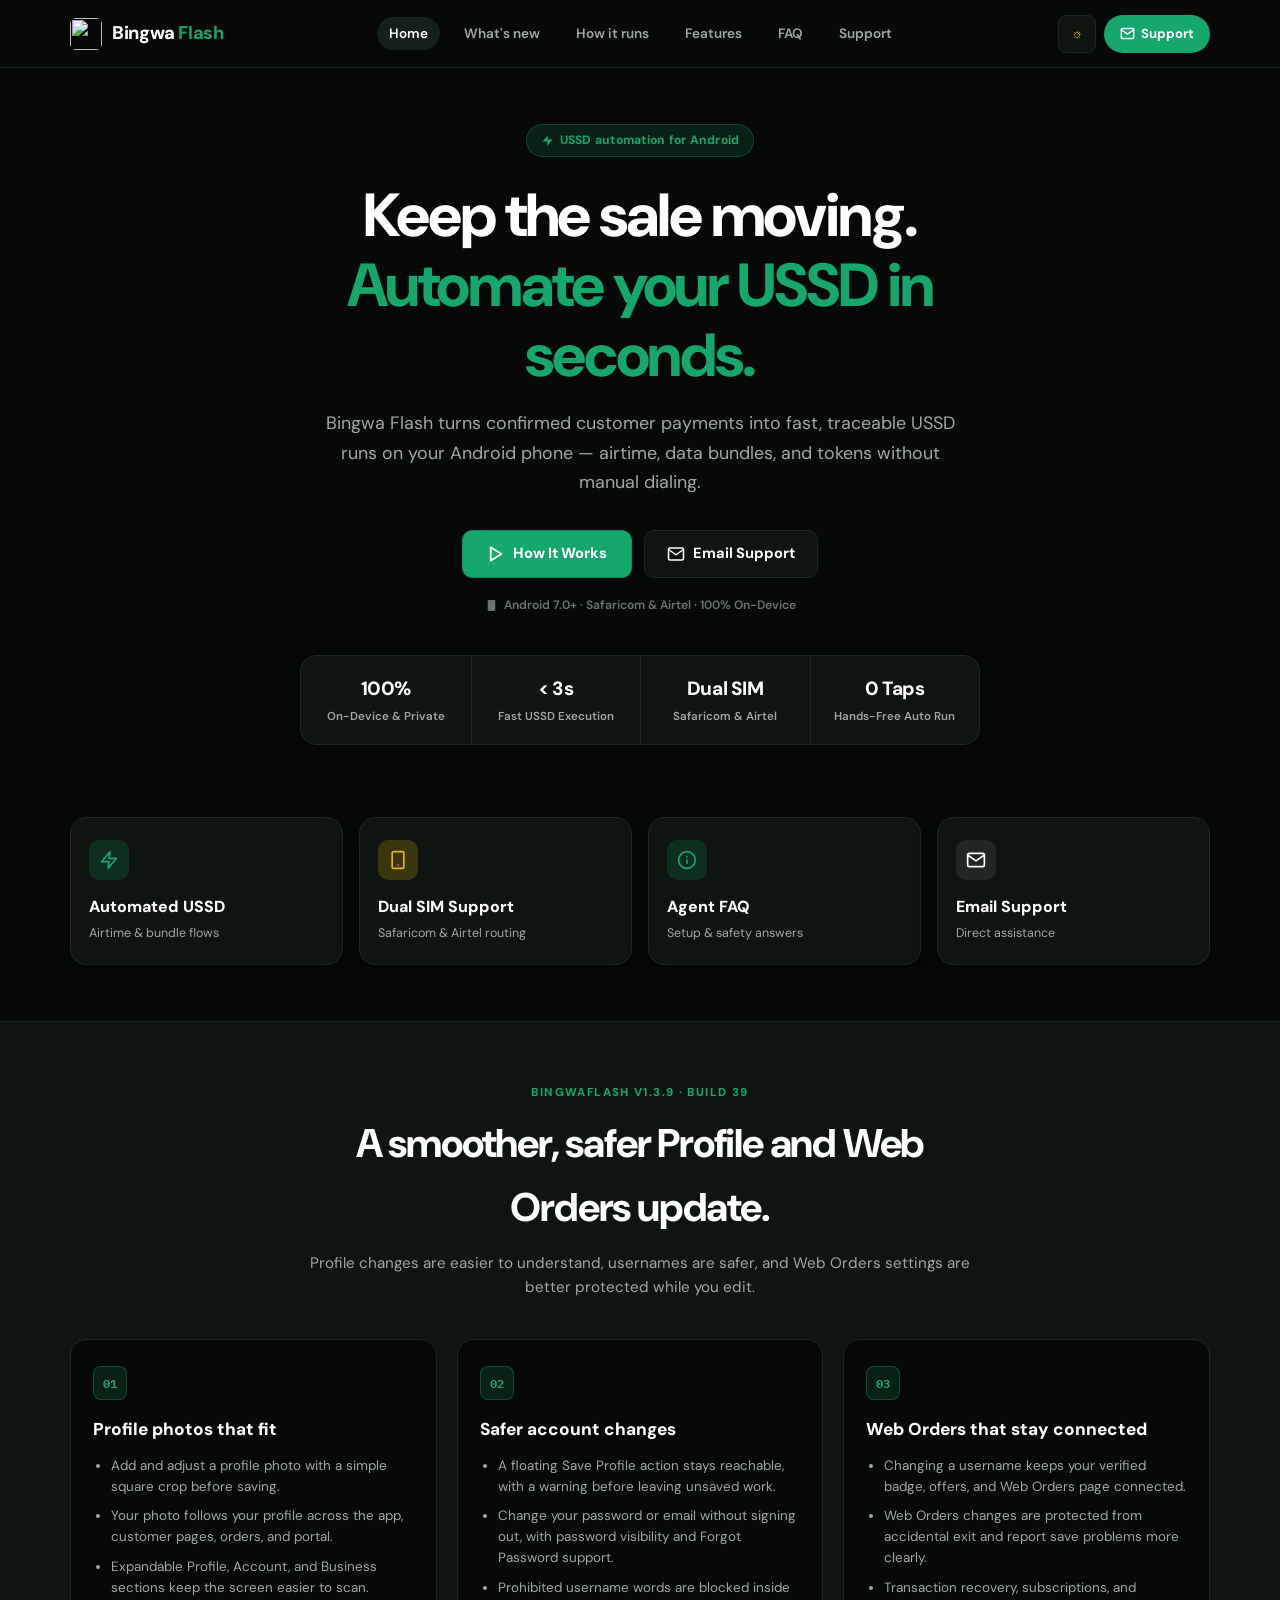
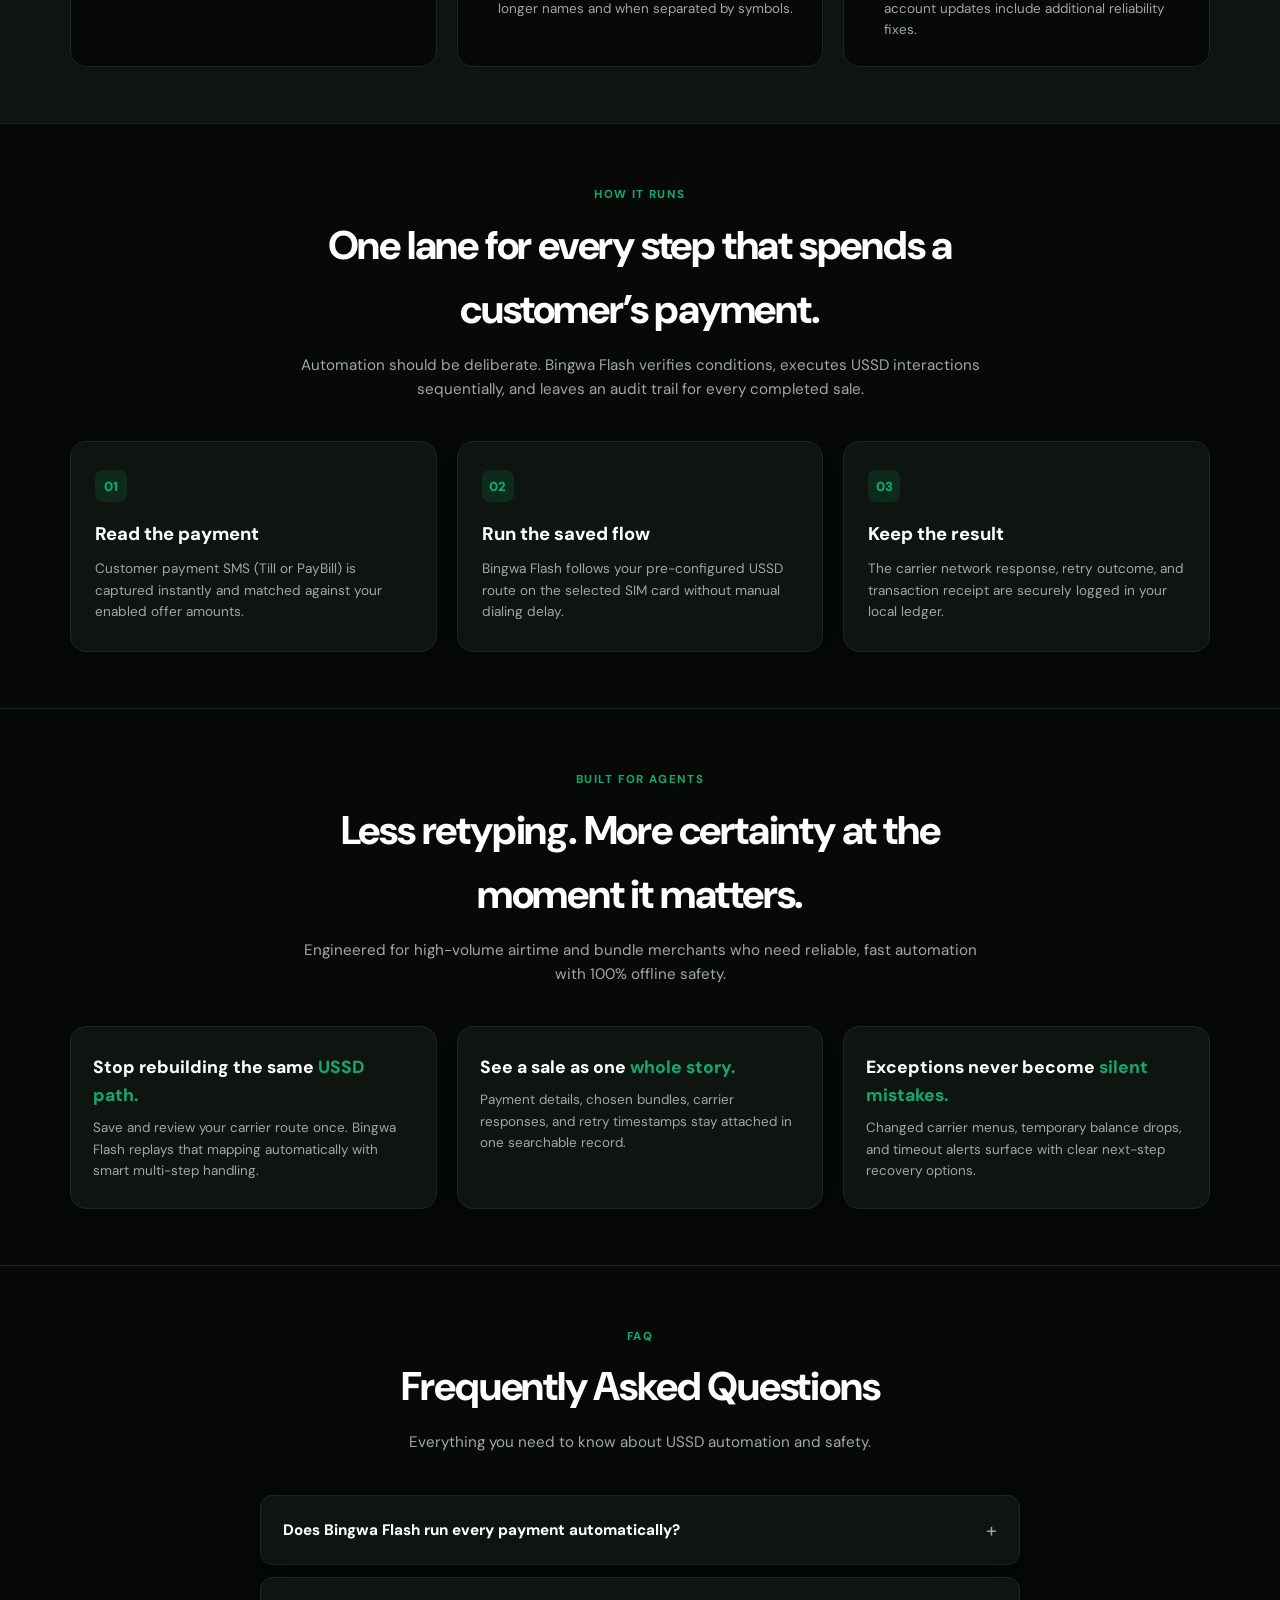
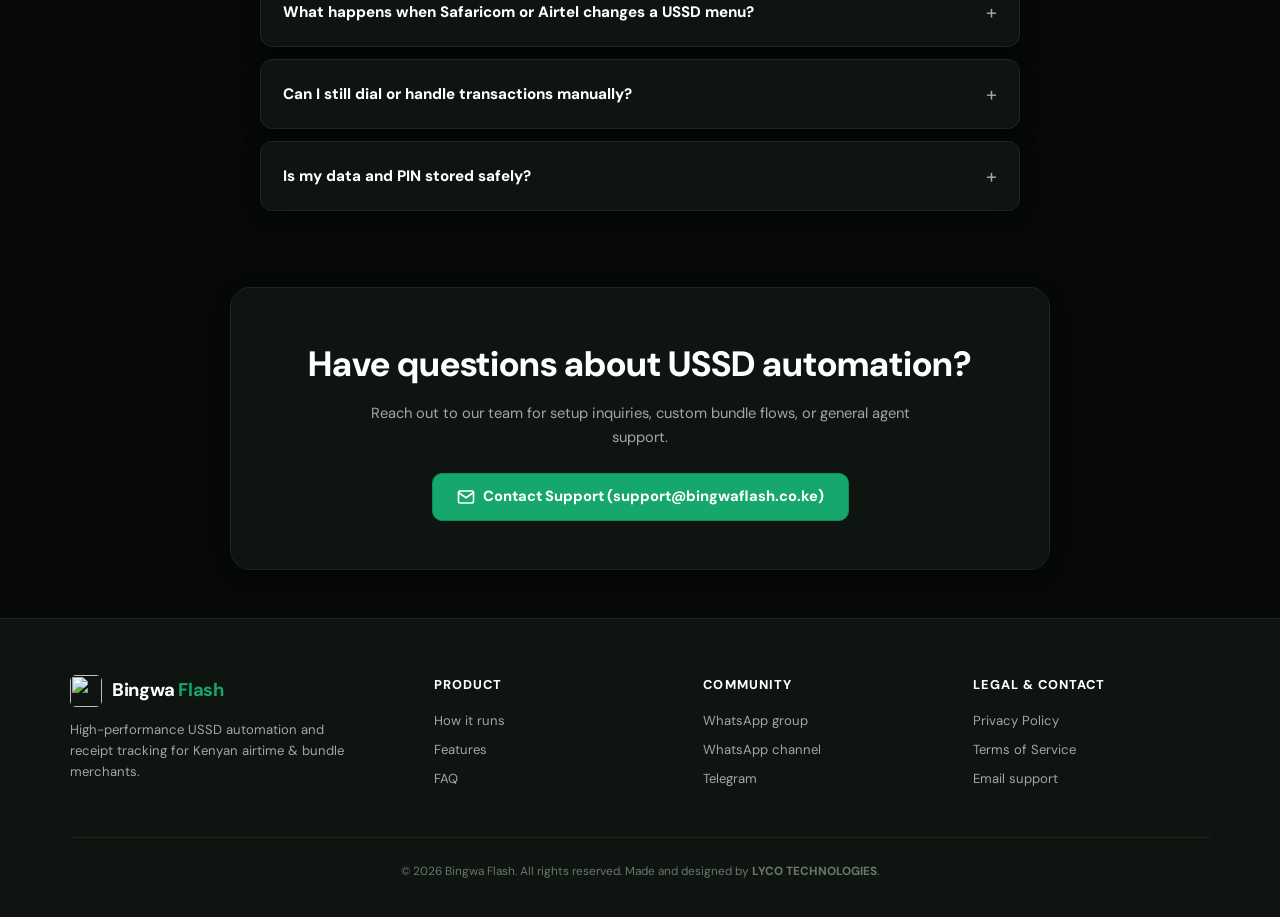
==== commit 376209ca: "Credit Lyco Technologies in site footer" ====
--- a/index.html
+++ b/index.html
@@ -300,7 +300,8 @@
         </div>
       </div>
       <div class="footer-bottom">
-        &copy; 2026 Bingwa Flash. All rights reserved. Built for Kenyan mobile money and airtime agents.
+        <!-- Ownership credit links the product site to its parent company without interrupting its product-first footer. -->
+        &copy; 2026 Bingwa Flash. All rights reserved. Made and designed by <a href="https://lycotechnologies.co.ke/" target="_blank" rel="noopener">LYCO TECHNOLOGIES</a>.
       </div>
     </div>
   </footer>
--- a/home.css
+++ b/home.css
@@ -606,6 +606,19 @@
   font-size: 0.74rem;
   color: var(--bf-text-soft);
   text-align: center;
+}
+
+/* Keep the parent-company credit readable and consistent with the existing footer links. */
+.footer-bottom a {
+  color: inherit;
+  font-weight: 800;
+  text-decoration-color: var(--green);
+  text-underline-offset: 3px;
+}
+
+.footer-bottom a:hover,
+.footer-bottom a:focus-visible {
+  color: var(--green);
 }
 
 /* RESPONSIVENESS */
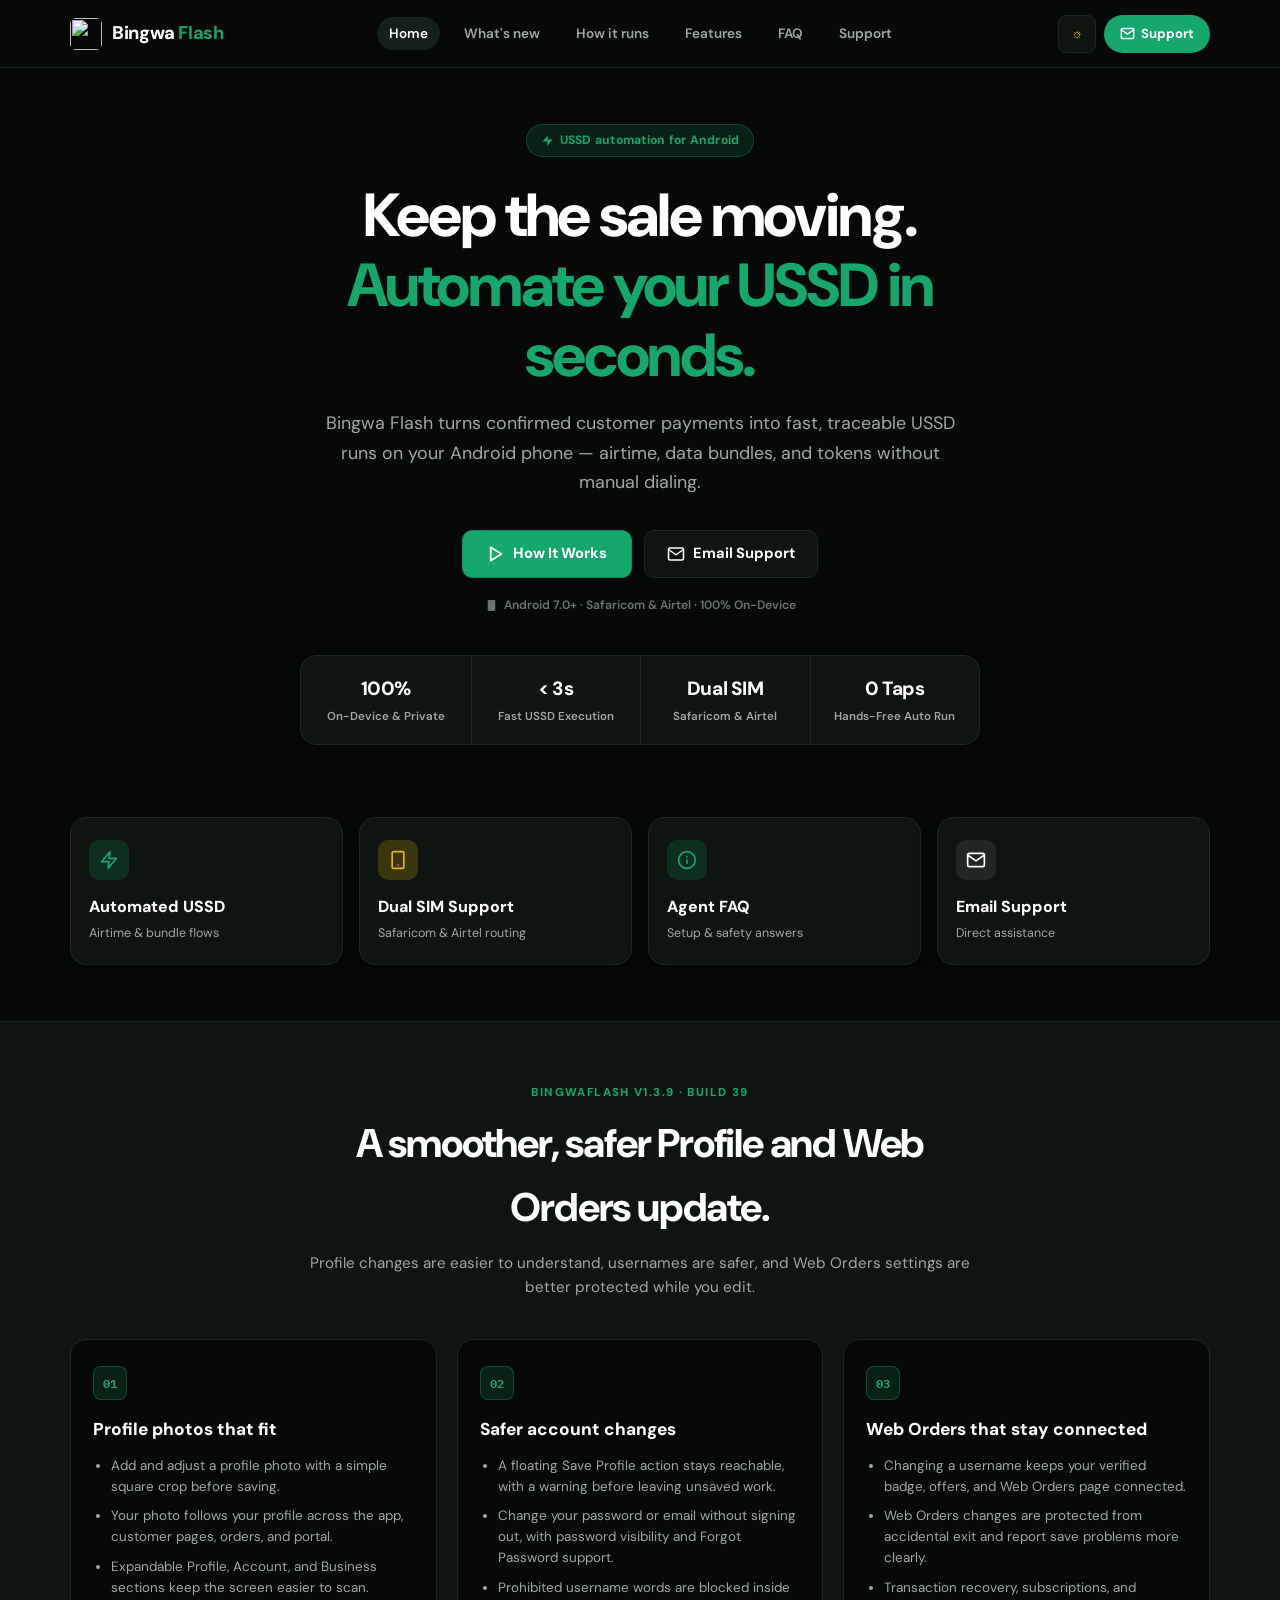
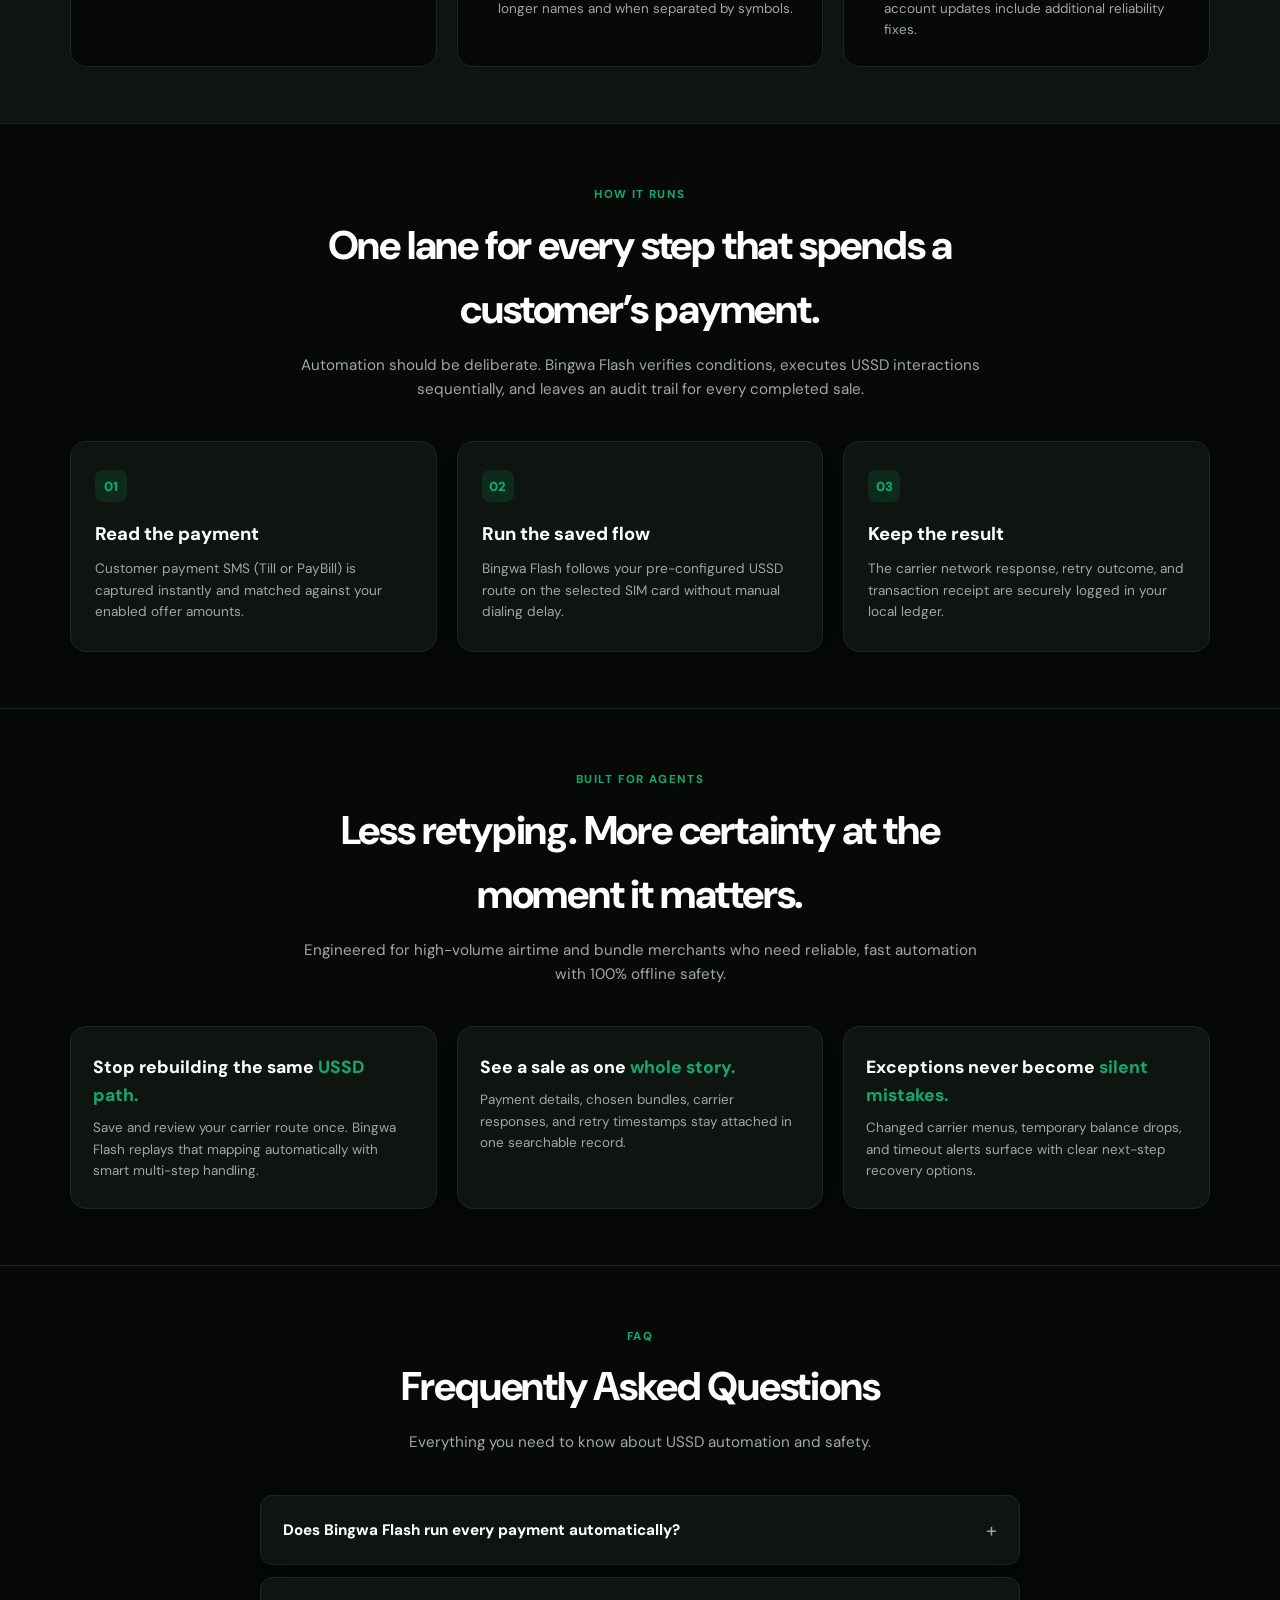
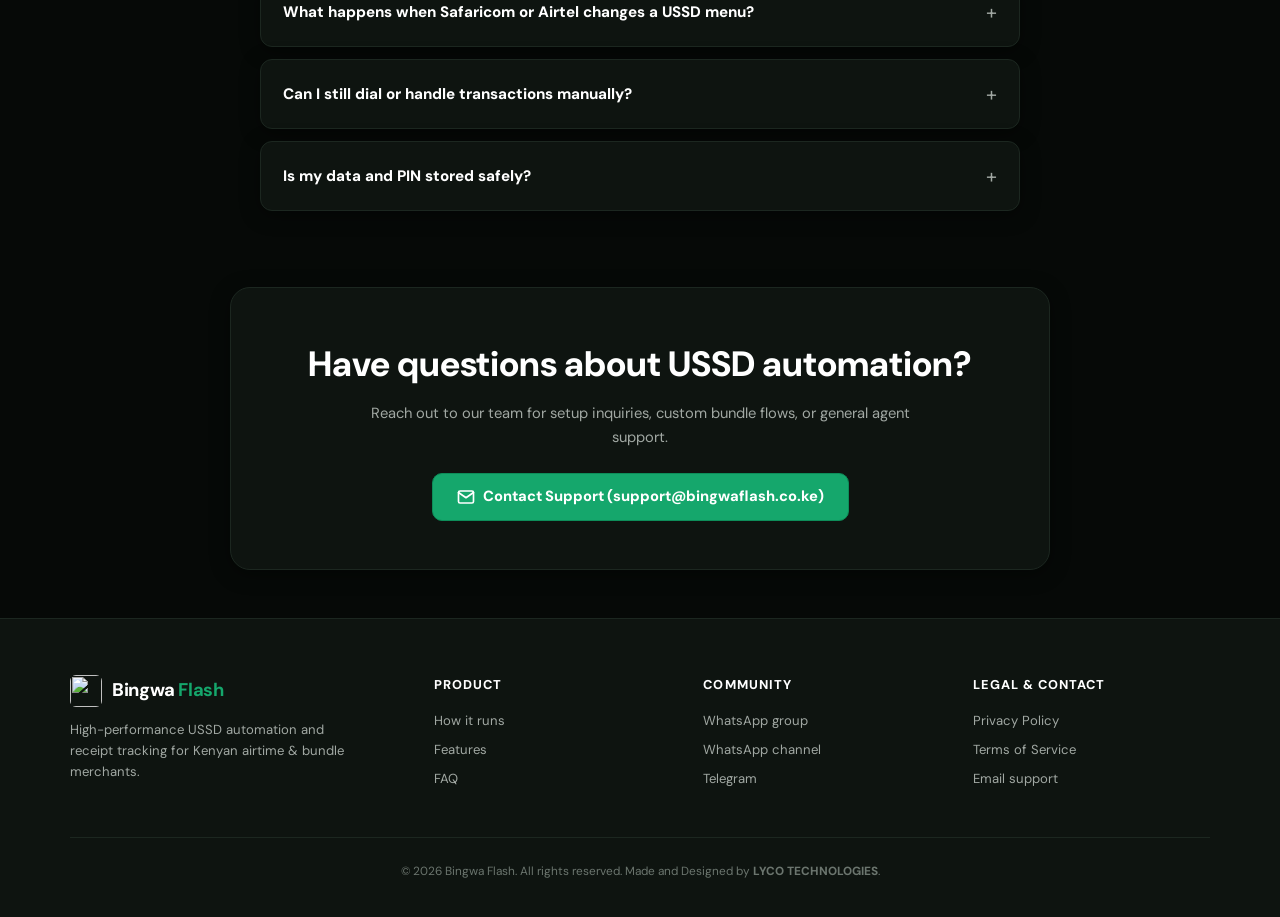
==== commit ef67eae4: "Use approved Lyco footer credit wording" ====
--- a/index.html
+++ b/index.html
@@ -301,7 +301,7 @@
       </div>
       <div class="footer-bottom">
         <!-- Ownership credit links the product site to its parent company without interrupting its product-first footer. -->
-        &copy; 2026 Bingwa Flash. All rights reserved. Made and designed by <a href="https://lycotechnologies.co.ke/" target="_blank" rel="noopener">LYCO TECHNOLOGIES</a>.
+        &copy; 2026 Bingwa Flash. All rights reserved. Made and Designed by <a href="https://lycotechnologies.co.ke/" target="_blank" rel="noopener">LYCO TECHNOLOGIES</a>.
       </div>
     </div>
   </footer>
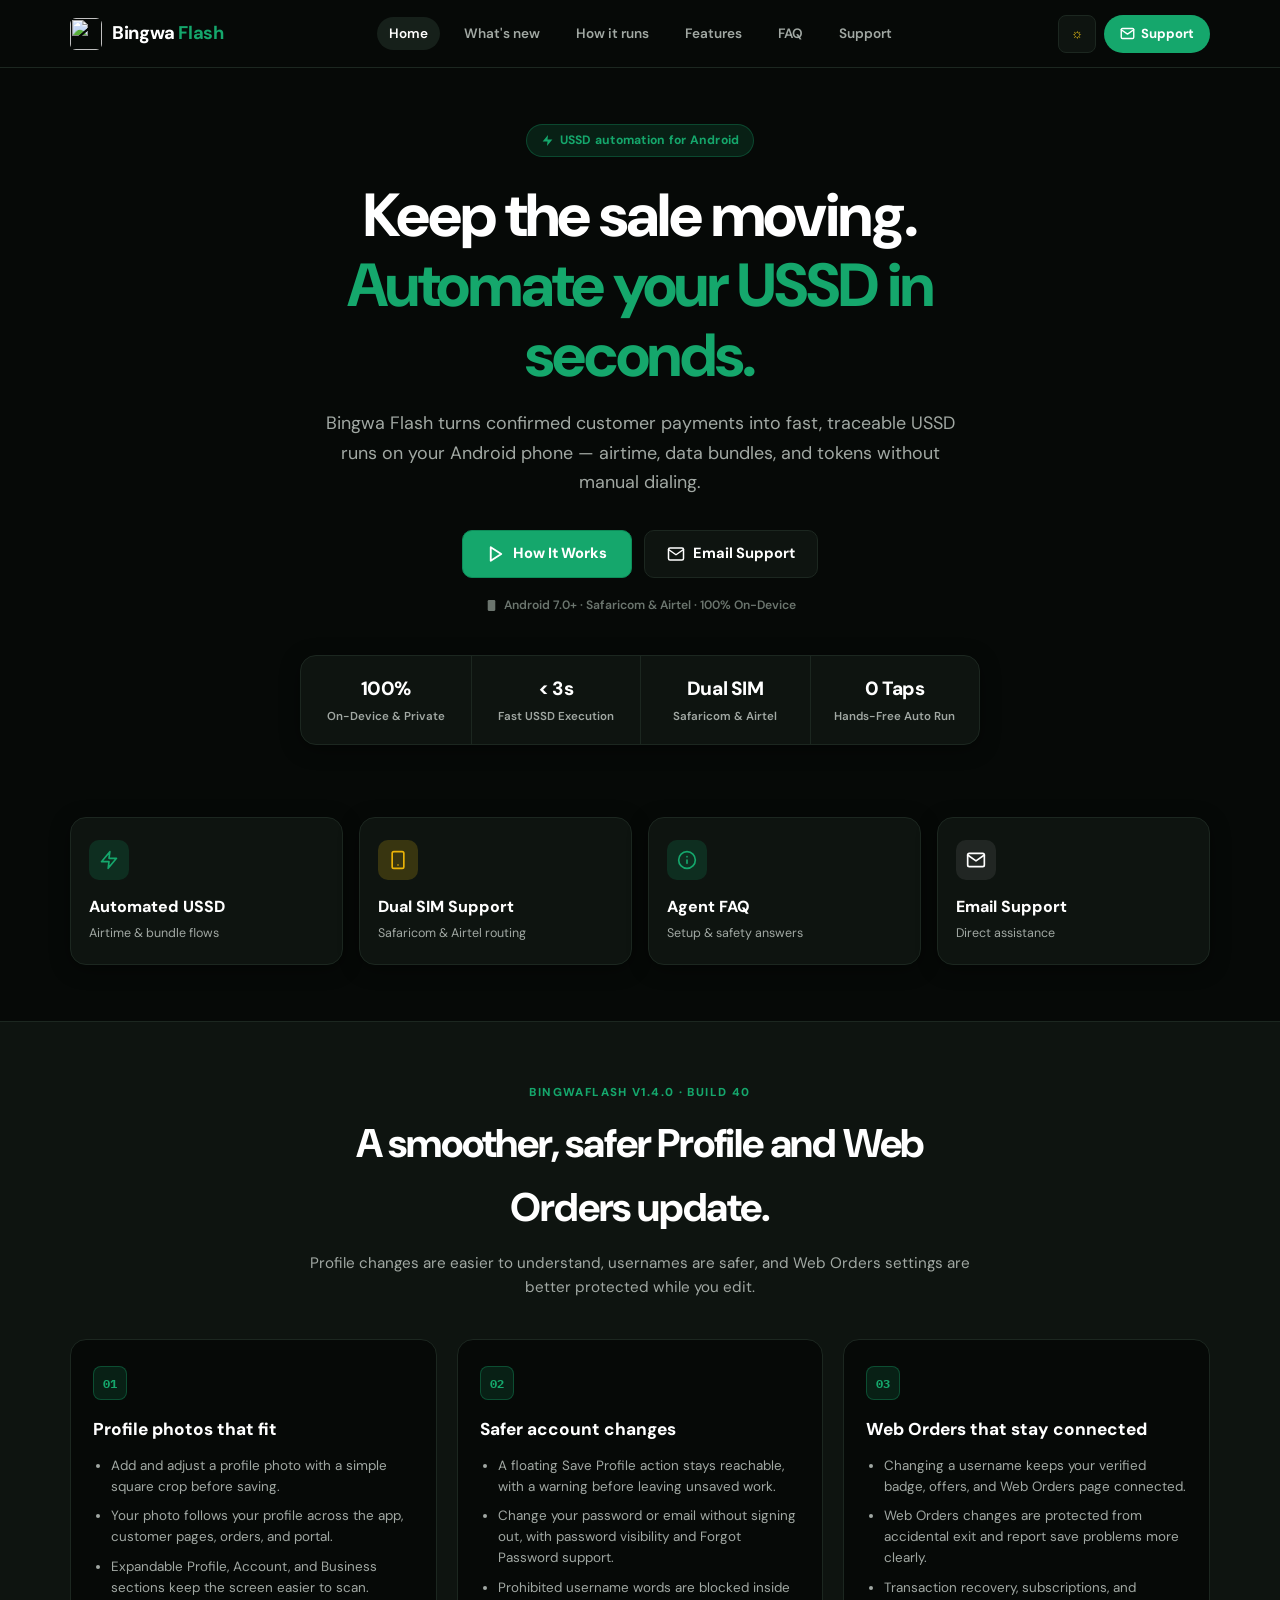
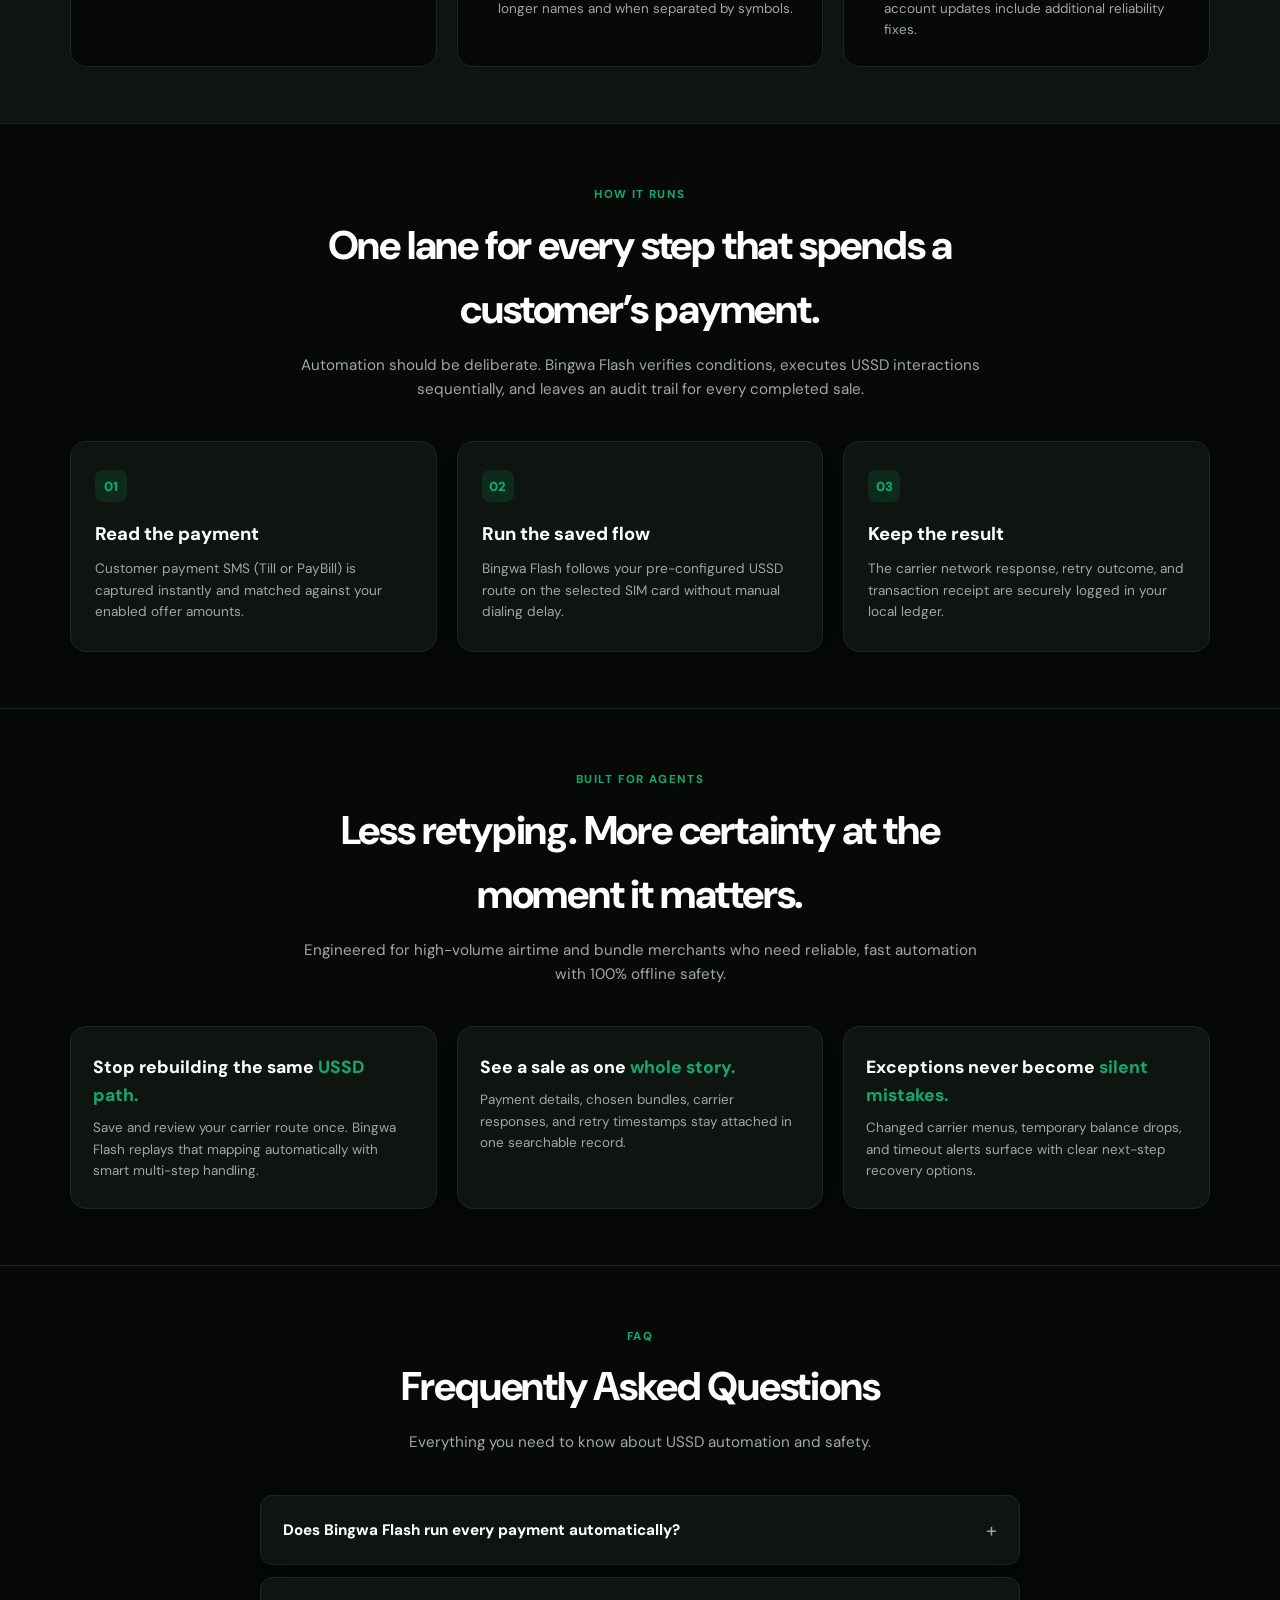
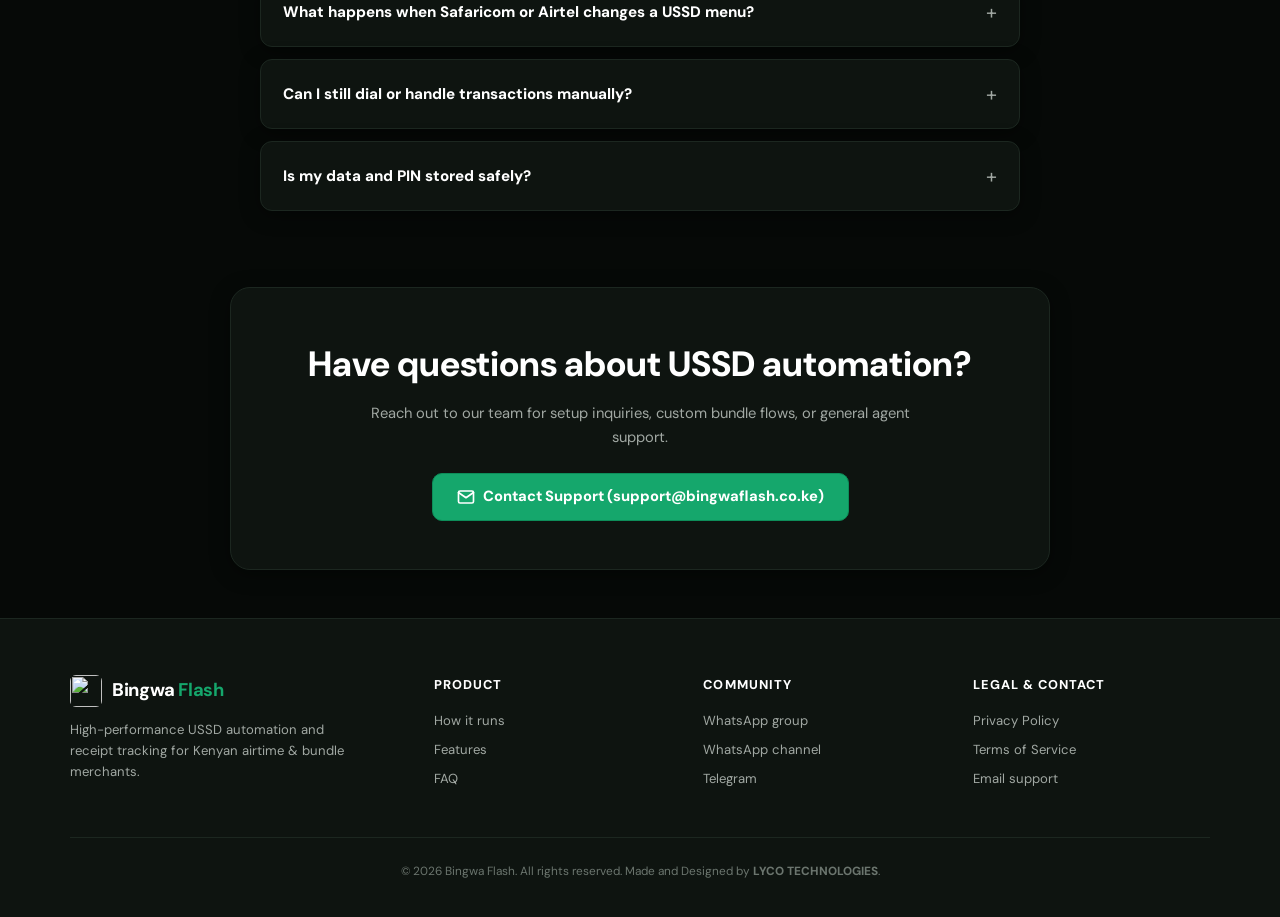
==== commit 0d660fe5: "Update index.html with new title and version Updated the title and description meta tags for better " ====
--- a/index.html
+++ b/index.html
@@ -7,9 +7,9 @@
   </script>
   <meta charset="utf-8">
   <meta name="viewport" content="width=device-width, initial-scale=1">
-  <title>Bingwa Flash | USSD Automation for Android</title>
-  <meta name="description" content="Bingwa Flash gives Safaricom & Airtel agents a fast, automated way to handle USSD payments, airtime, and data bundles in seconds.">
-  <meta property="og:title" content="Bingwa Flash | USSD Automation for Android">
+  <title>Bingwa Flash | USSD Automation for Android and Bingwa Sokoni Agents</title>
+  <meta name="description" content="Bingwa Flash gives Bingwa Sokoni, Safaricom & Airtel agents a fast, automated way to handle USSD payments, airtime, and data bundles in seconds.">
+  <meta property="og:title" content="Bingwa Flash | USSD Automation for Android and Bingwa sokoni Agents">
   <meta property="og:description" content="Sell faster. Do more. Automate your USSD flows in seconds.">
   <meta property="og:image" content="https://bingwaflash.co.ke/logo.png">
   <link rel="icon" type="image/png" href="/logo.png">
@@ -142,7 +142,7 @@
     <section class="home-section release-update" id="latest-update">
       <div class="home-wrap">
         <div class="section-head">
-          <span class="section-tag">BingwaFlash v1.3.9 · Build 39</span>
+          <span class="section-tag">BingwaFlash v1.4.0 · Build 40</span>
           <h2>A smoother, safer Profile and Web Orders update.</h2>
           <p>Profile changes are easier to understand, usernames are safer, and Web Orders settings are better protected while you edit.</p>
         </div>
--- a/site-theme.css
+++ b/site-theme.css
@@ -192,3 +192,32 @@
   border-color: var(--bf-green) !important;
   background: var(--bf-surface) !important;
 }
+
+/* Product-first footer credit used by public checkout, registration, and legacy routes. */
+.lyco-site-footer {
+  margin-top: 32px;
+  padding: 20px max(20px, calc((100vw - 1140px) / 2));
+  background: var(--bf-surface);
+  border-top: 1px solid var(--bf-border);
+  color: var(--bf-text-muted);
+}
+.lyco-site-footer__inner {
+  display: flex;
+  justify-content: center;
+  text-align: center;
+}
+.lyco-site-footer__credit {
+  margin: 0;
+  font-size: .78rem;
+  font-weight: 700;
+}
+.lyco-site-footer__credit a {
+  color: var(--bf-green);
+  font-weight: 900;
+  text-decoration: none;
+}
+.lyco-site-footer__credit a:hover,
+.lyco-site-footer__credit a:focus-visible {
+  color: var(--bf-green-strong);
+  text-decoration: underline;
+}
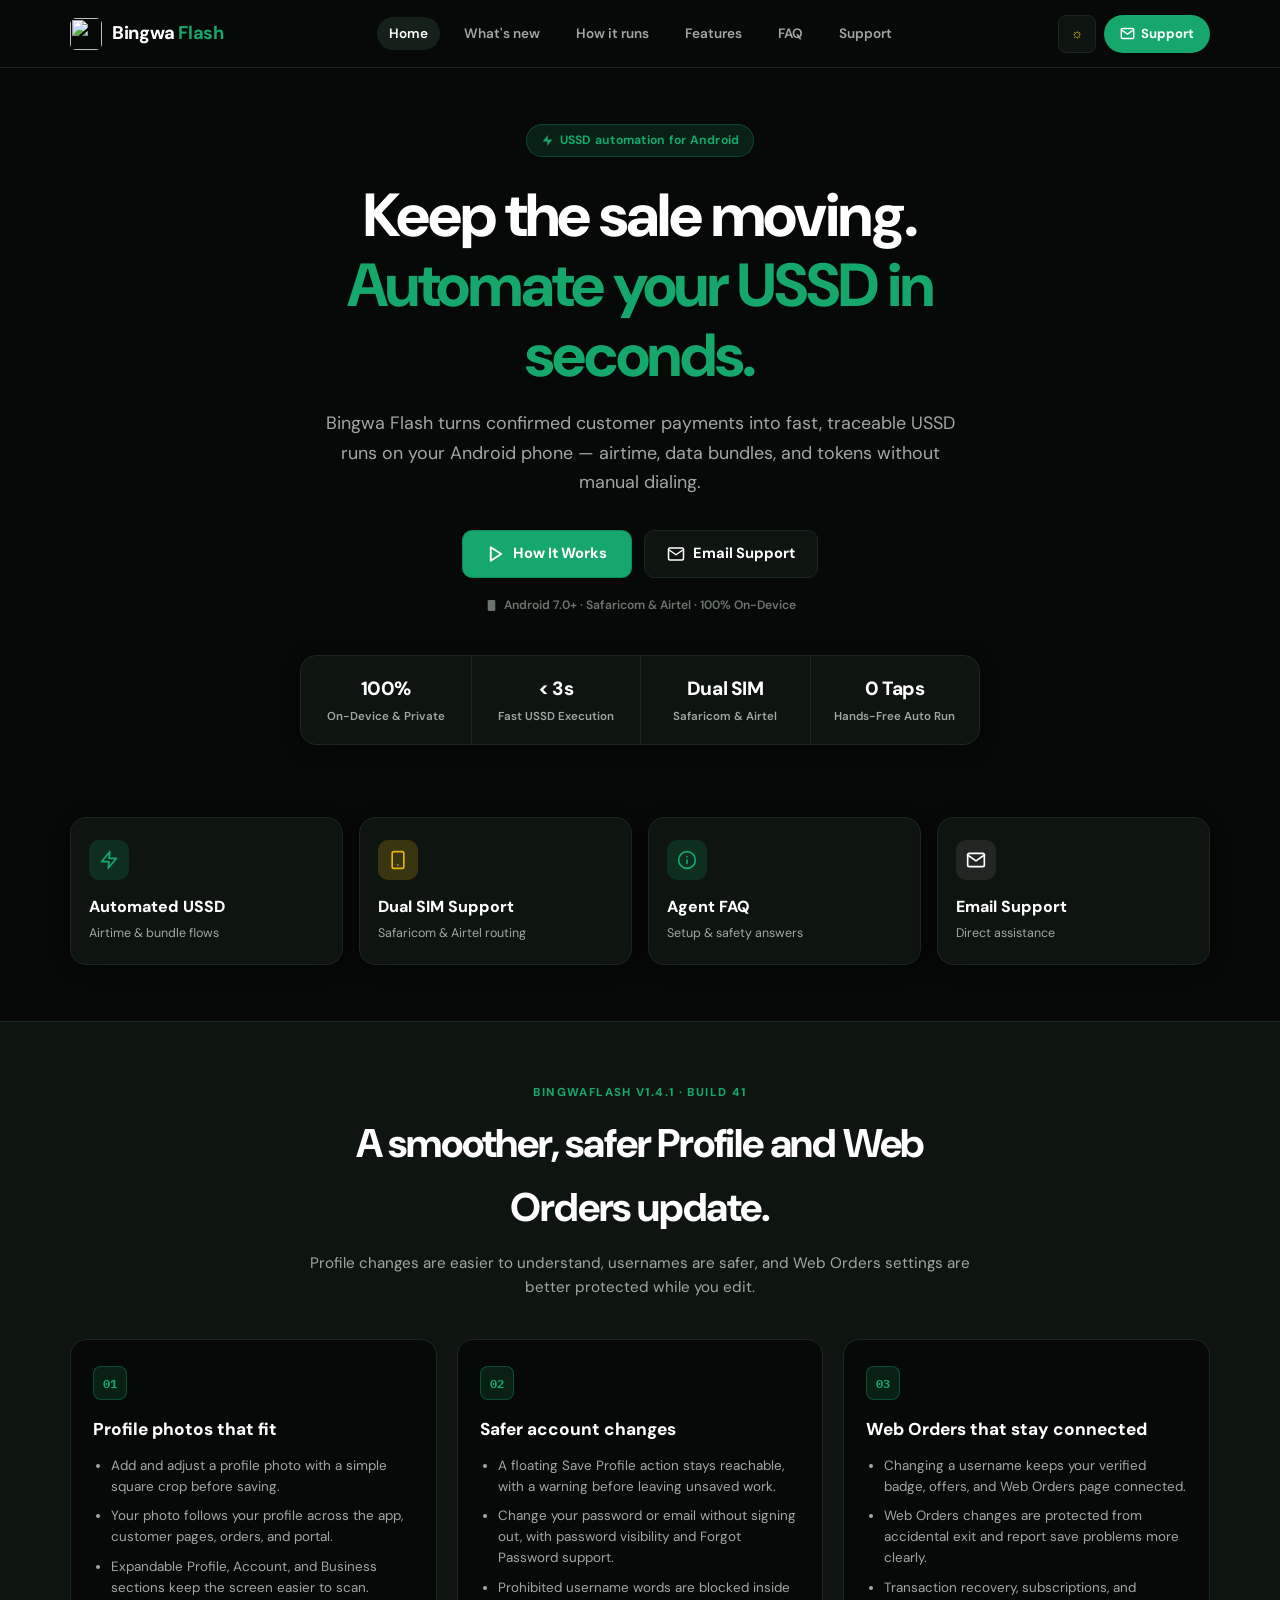
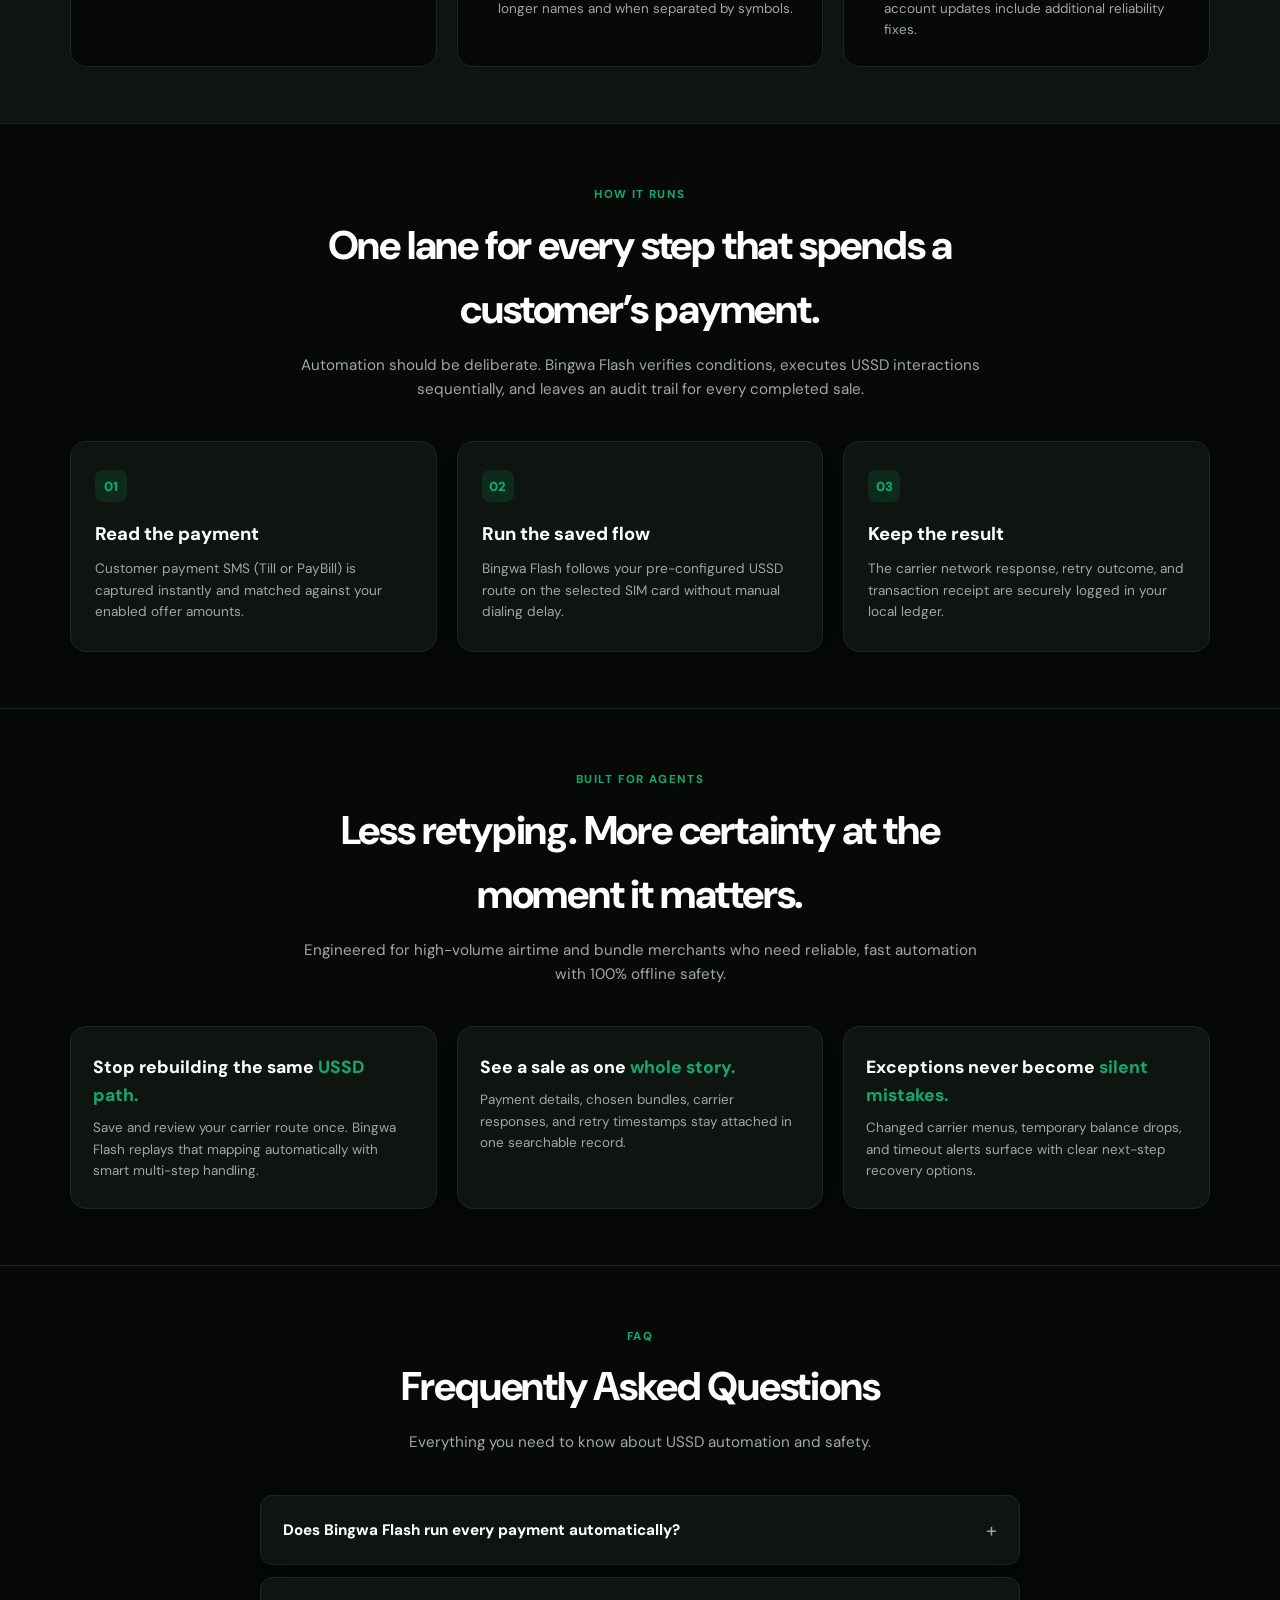
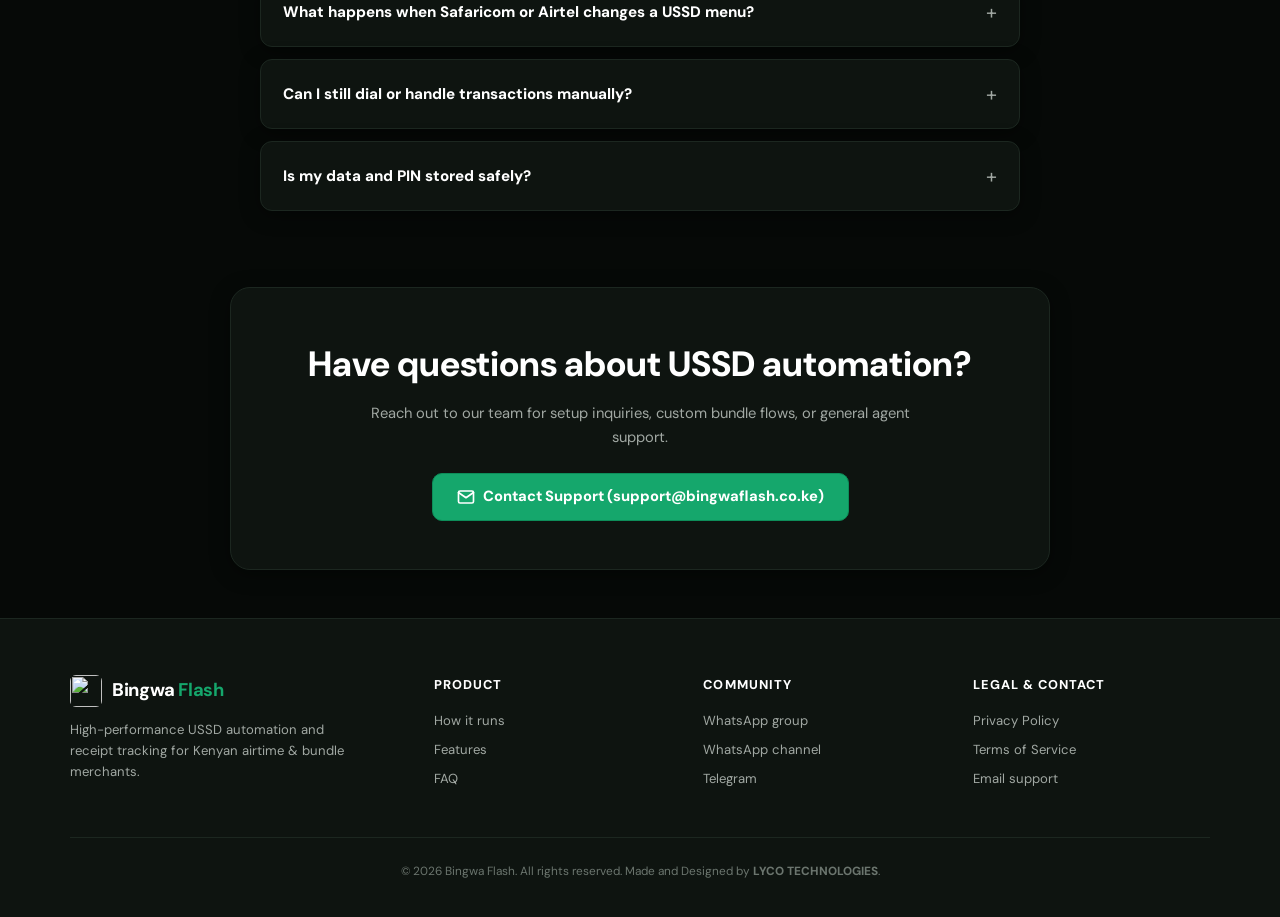
==== commit 5995af2b: "Show Bingwa Flash v1.4.1 on homepage" ====
--- a/index.html
+++ b/index.html
@@ -142,7 +142,7 @@
     <section class="home-section release-update" id="latest-update">
       <div class="home-wrap">
         <div class="section-head">
-          <span class="section-tag">BingwaFlash v1.4.0 · Build 40</span>
+          <span class="section-tag">BingwaFlash v1.4.1 · Build 41</span>
           <h2>A smoother, safer Profile and Web Orders update.</h2>
           <p>Profile changes are easier to understand, usernames are safer, and Web Orders settings are better protected while you edit.</p>
         </div>
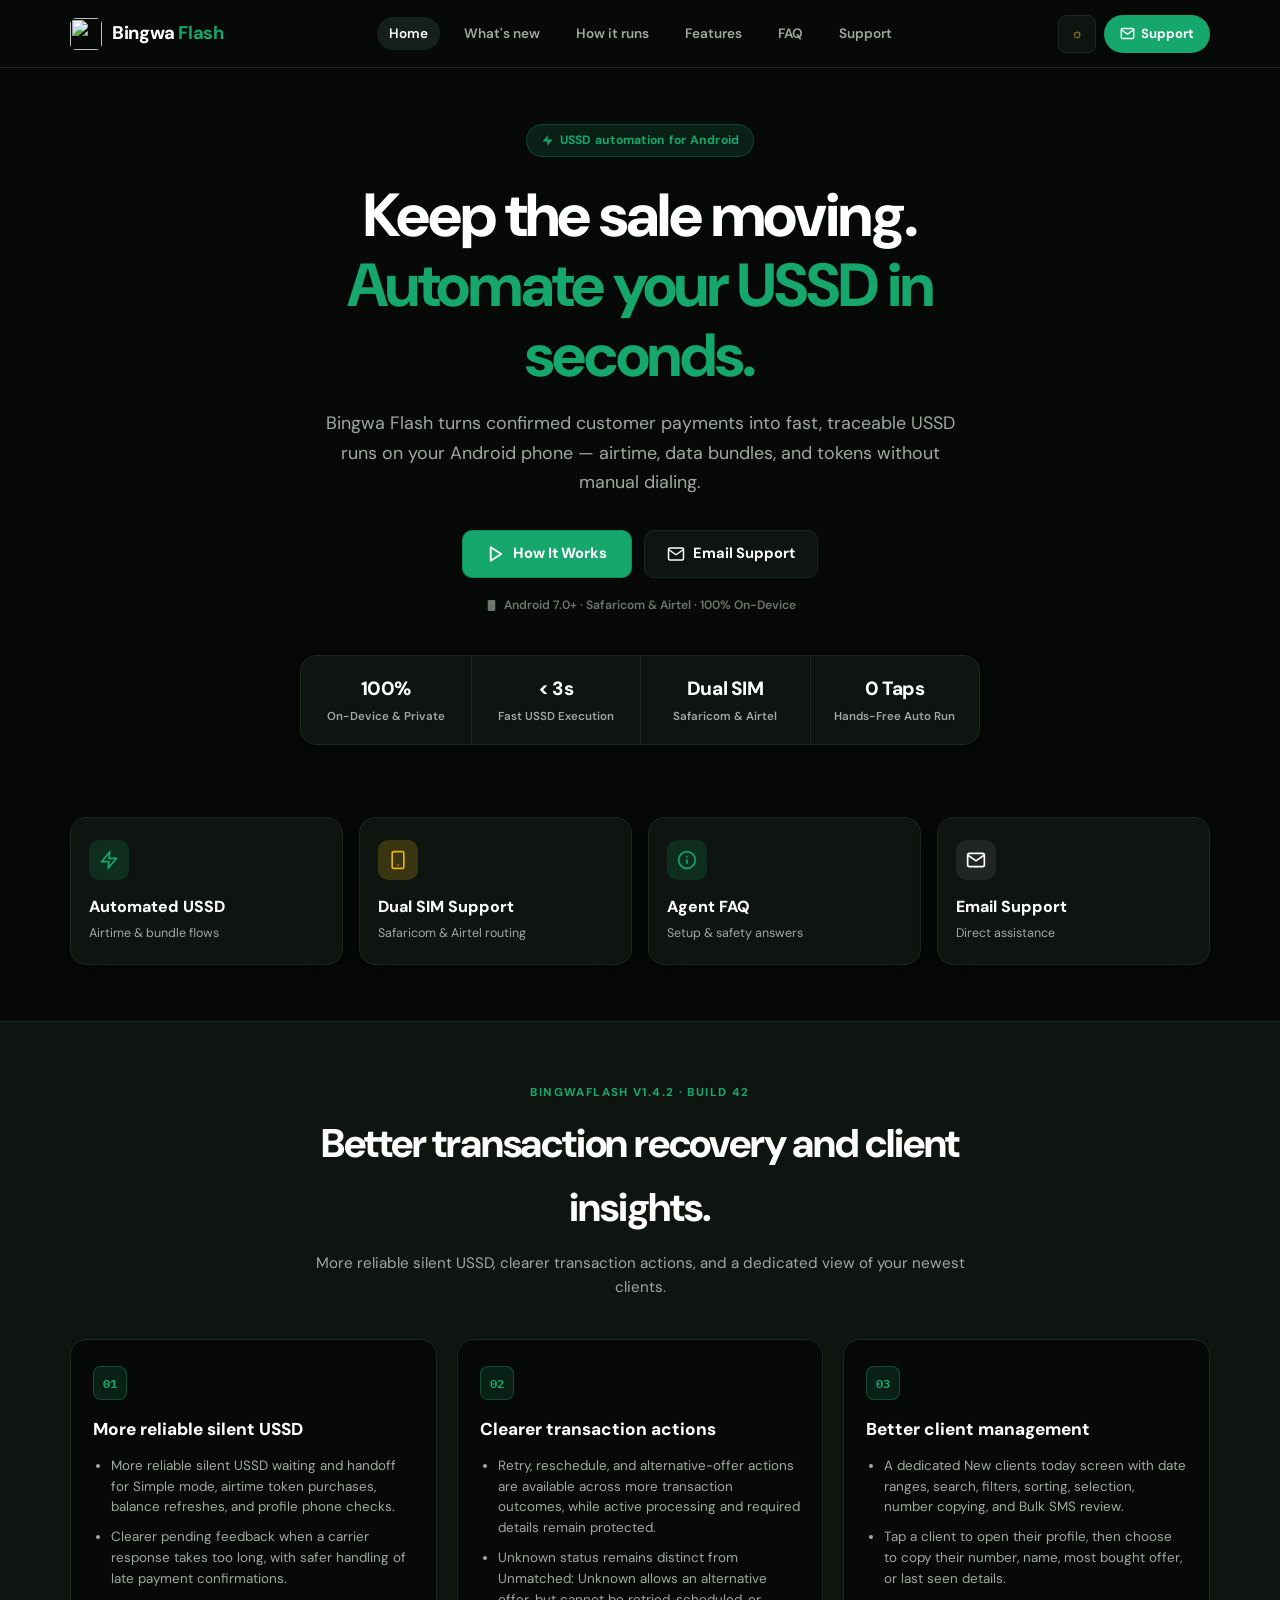
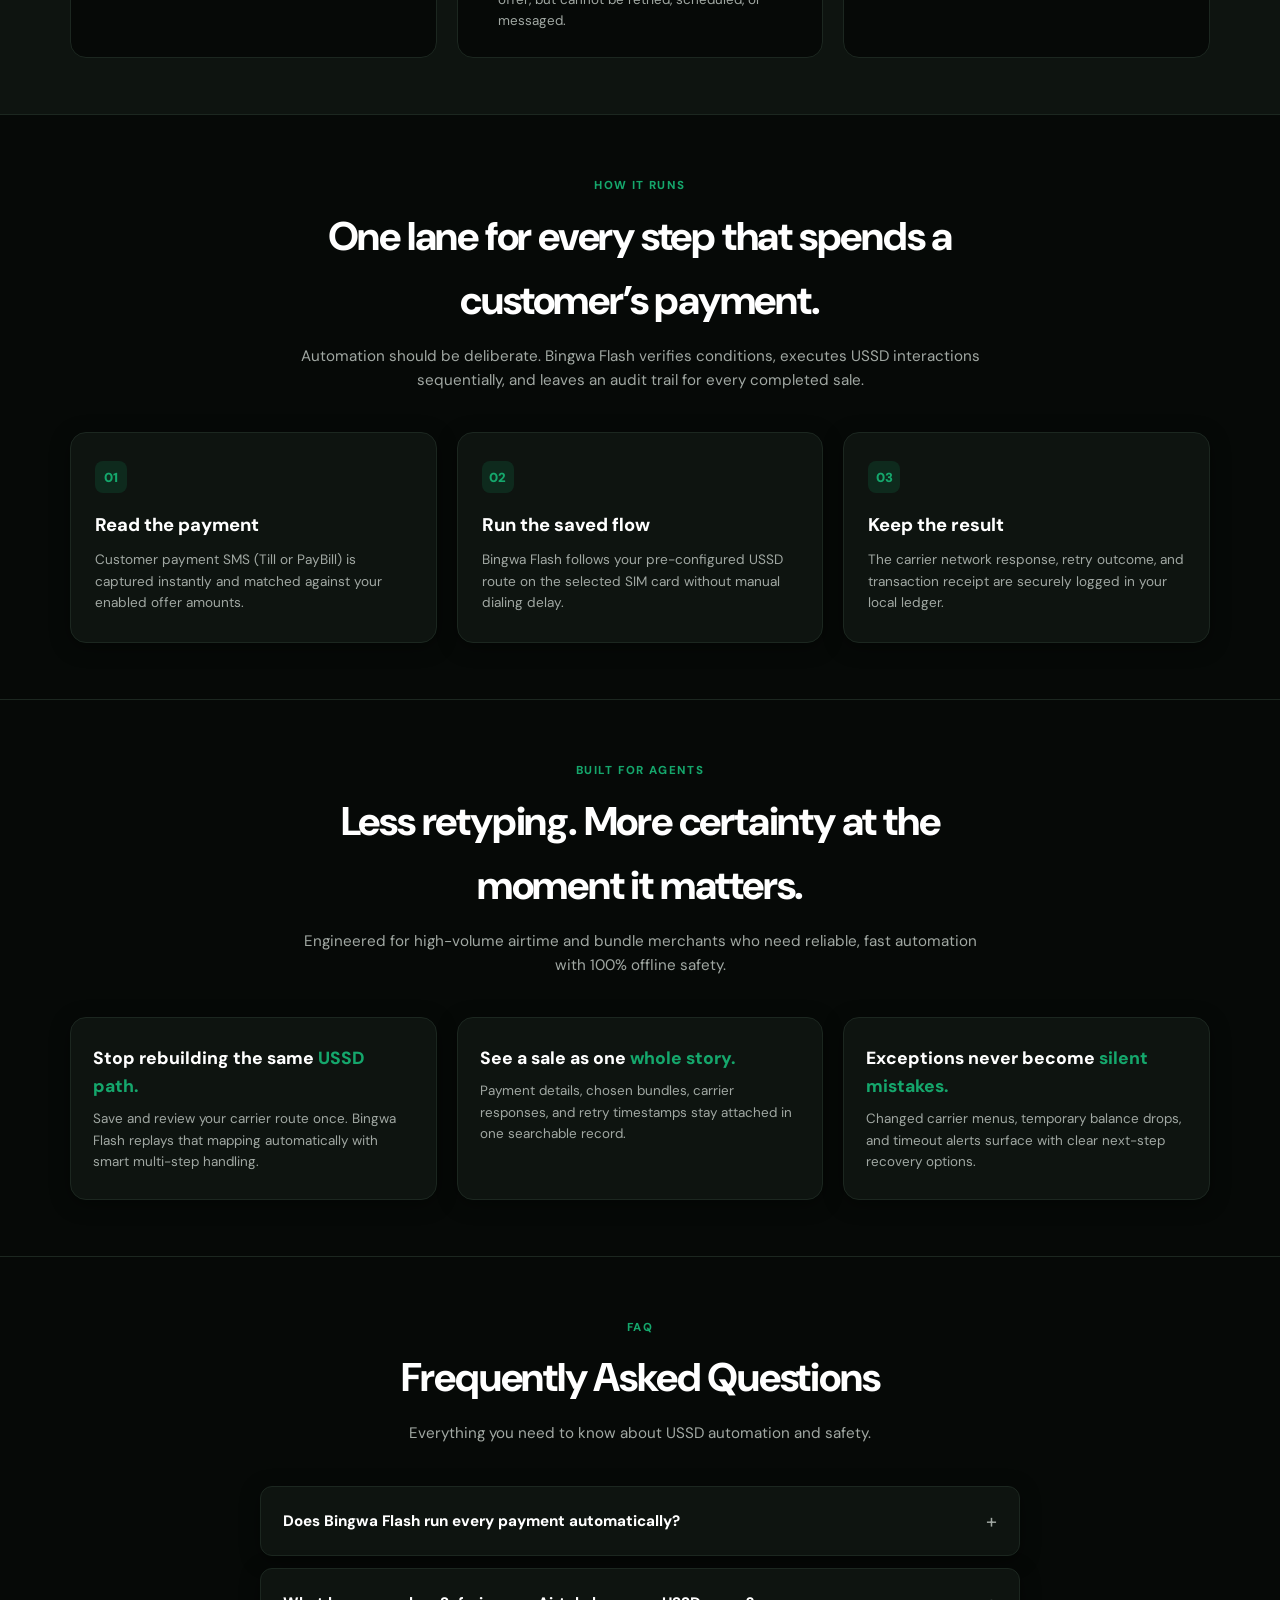
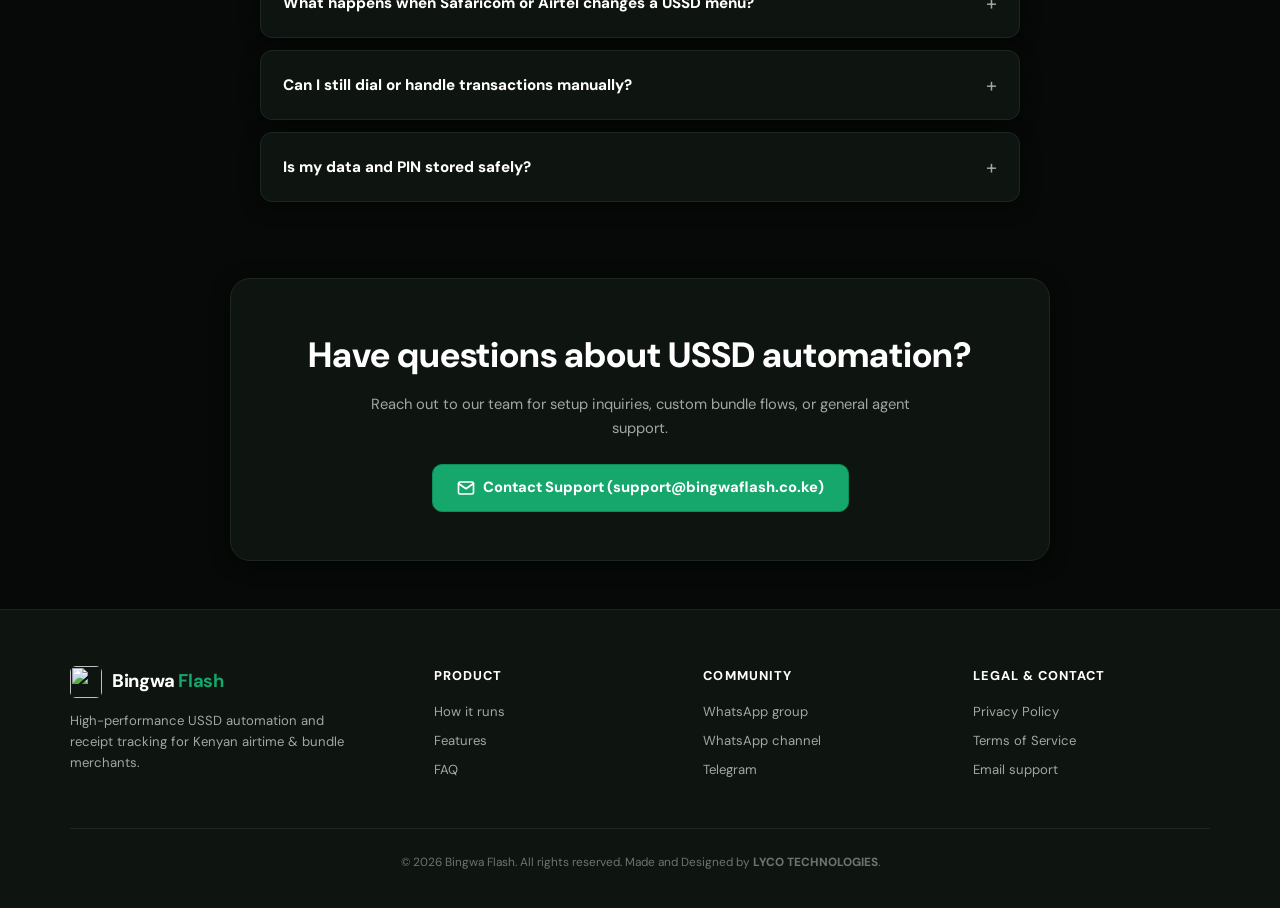
==== commit 39713b69: "Publish v1.4.2 website release metadata" ====
--- a/index.html
+++ b/index.html
@@ -138,40 +138,37 @@
       </div>
     </section>
 
-    <!-- Keep release news informative here; installation remains owned by the download subdomain. -->
+    <!-- Release news mirrors v42; installation remains owned by the download subdomain. -->
     <section class="home-section release-update" id="latest-update">
       <div class="home-wrap">
         <div class="section-head">
-          <span class="section-tag">BingwaFlash v1.4.1 · Build 41</span>
-          <h2>A smoother, safer Profile and Web Orders update.</h2>
-          <p>Profile changes are easier to understand, usernames are safer, and Web Orders settings are better protected while you edit.</p>
+          <span class="section-tag">BingwaFlash v1.4.2 · Build 42</span>
+          <h2>Better transaction recovery and client insights.</h2>
+          <p>More reliable silent USSD, clearer transaction actions, and a dedicated view of your newest clients.</p>
         </div>
         <div class="release-update-grid">
           <article class="release-update-card">
             <span class="release-update-number">01</span>
-            <h3>Profile photos that fit</h3>
+            <h3>More reliable silent USSD</h3>
             <ul>
-              <li>Add and adjust a profile photo with a simple square crop before saving.</li>
-              <li>Your photo follows your profile across the app, customer pages, orders, and portal.</li>
-              <li>Expandable Profile, Account, and Business sections keep the screen easier to scan.</li>
+              <li>More reliable silent USSD waiting and handoff for Simple mode, airtime token purchases, balance refreshes, and profile phone checks.</li>
+              <li>Clearer pending feedback when a carrier response takes too long, with safer handling of late payment confirmations.</li>
             </ul>
           </article>
           <article class="release-update-card">
             <span class="release-update-number">02</span>
-            <h3>Safer account changes</h3>
+            <h3>Clearer transaction actions</h3>
             <ul>
-              <li>A floating Save Profile action stays reachable, with a warning before leaving unsaved work.</li>
-              <li>Change your password or email without signing out, with password visibility and Forgot Password support.</li>
-              <li>Prohibited username words are blocked inside longer names and when separated by symbols.</li>
+              <li>Retry, reschedule, and alternative-offer actions are available across more transaction outcomes, while active processing and required details remain protected.</li>
+              <li>Unknown status remains distinct from Unmatched: Unknown allows an alternative offer, but cannot be retried, scheduled, or messaged.</li>
             </ul>
           </article>
           <article class="release-update-card">
             <span class="release-update-number">03</span>
-            <h3>Web Orders that stay connected</h3>
+            <h3>Better client management</h3>
             <ul>
-              <li>Changing a username keeps your verified badge, offers, and Web Orders page connected.</li>
-              <li>Web Orders changes are protected from accidental exit and report save problems more clearly.</li>
-              <li>Transaction recovery, subscriptions, and account updates include additional reliability fixes.</li>
+              <li>A dedicated New clients today screen with date ranges, search, filters, sorting, selection, number copying, and Bulk SMS review.</li>
+              <li>Tap a client to open their profile, then choose to copy their number, name, most bought offer, or last seen details.</li>
             </ul>
           </article>
         </div>
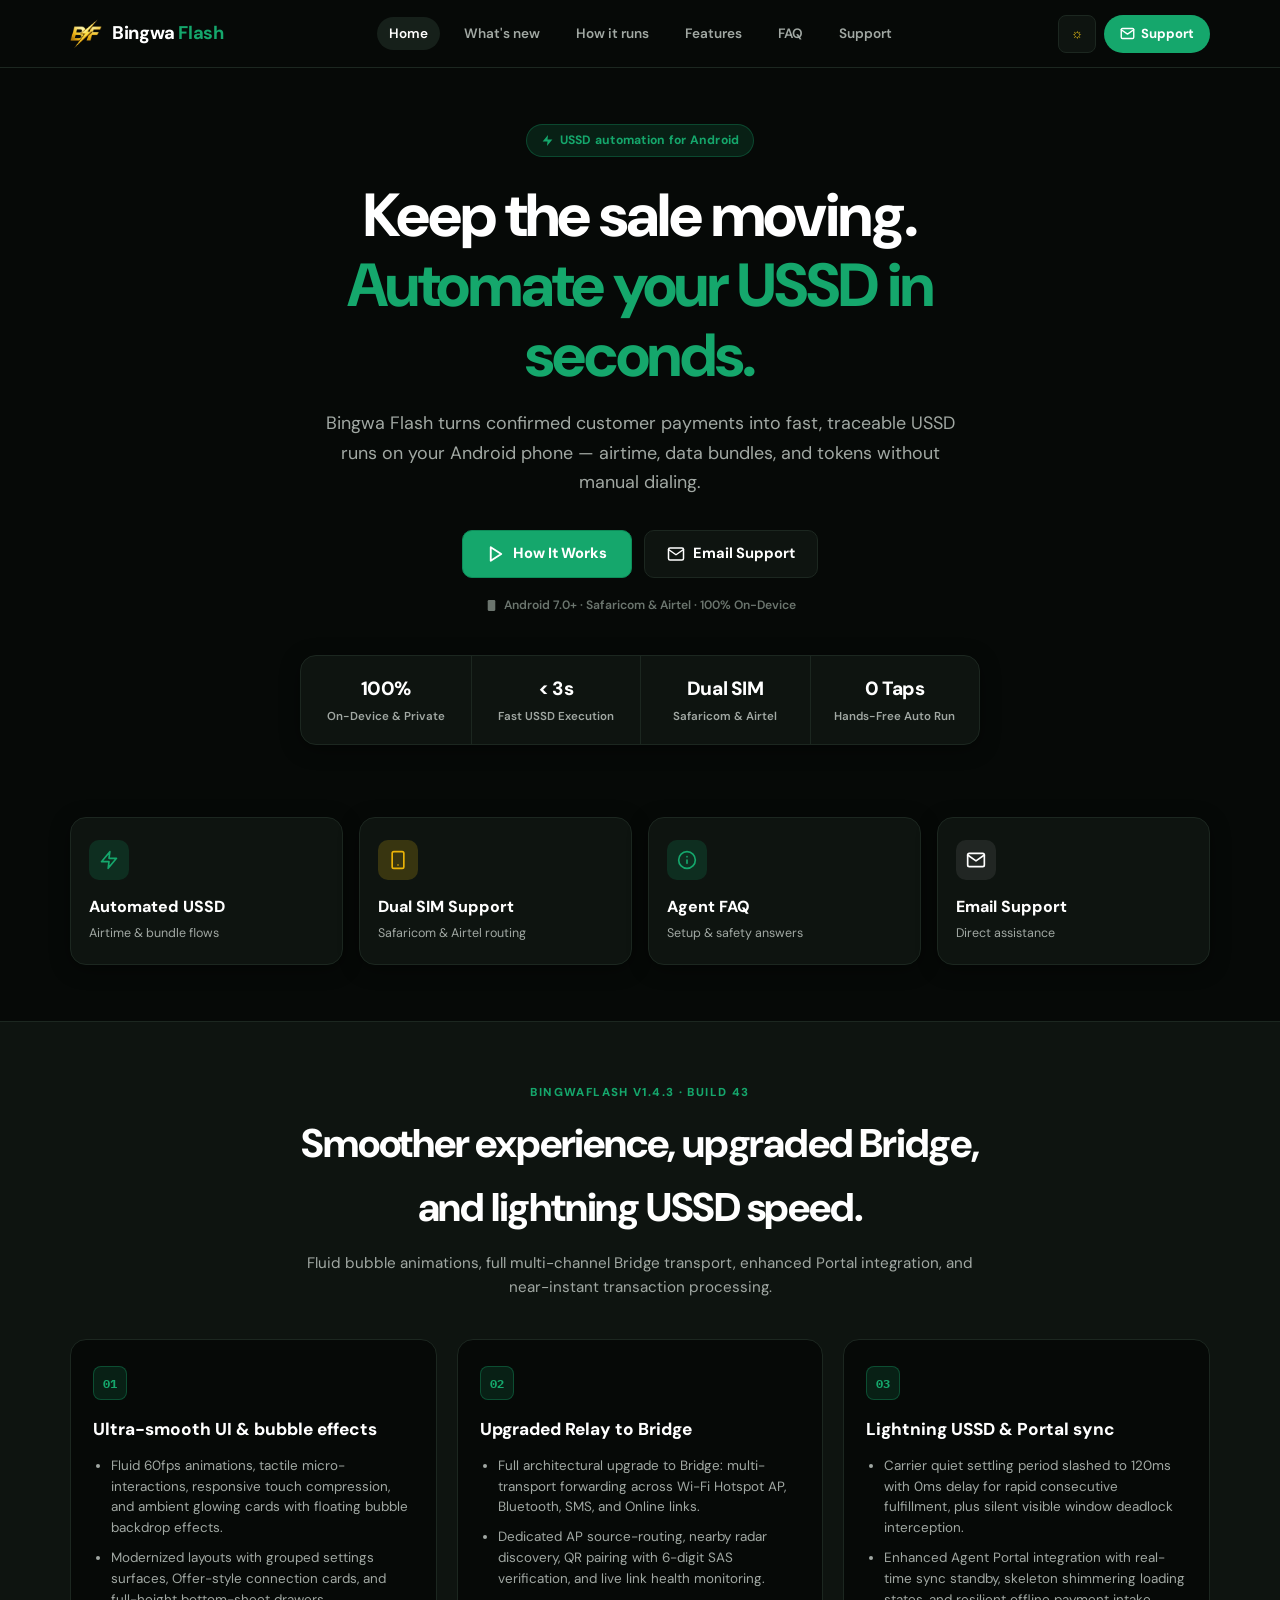
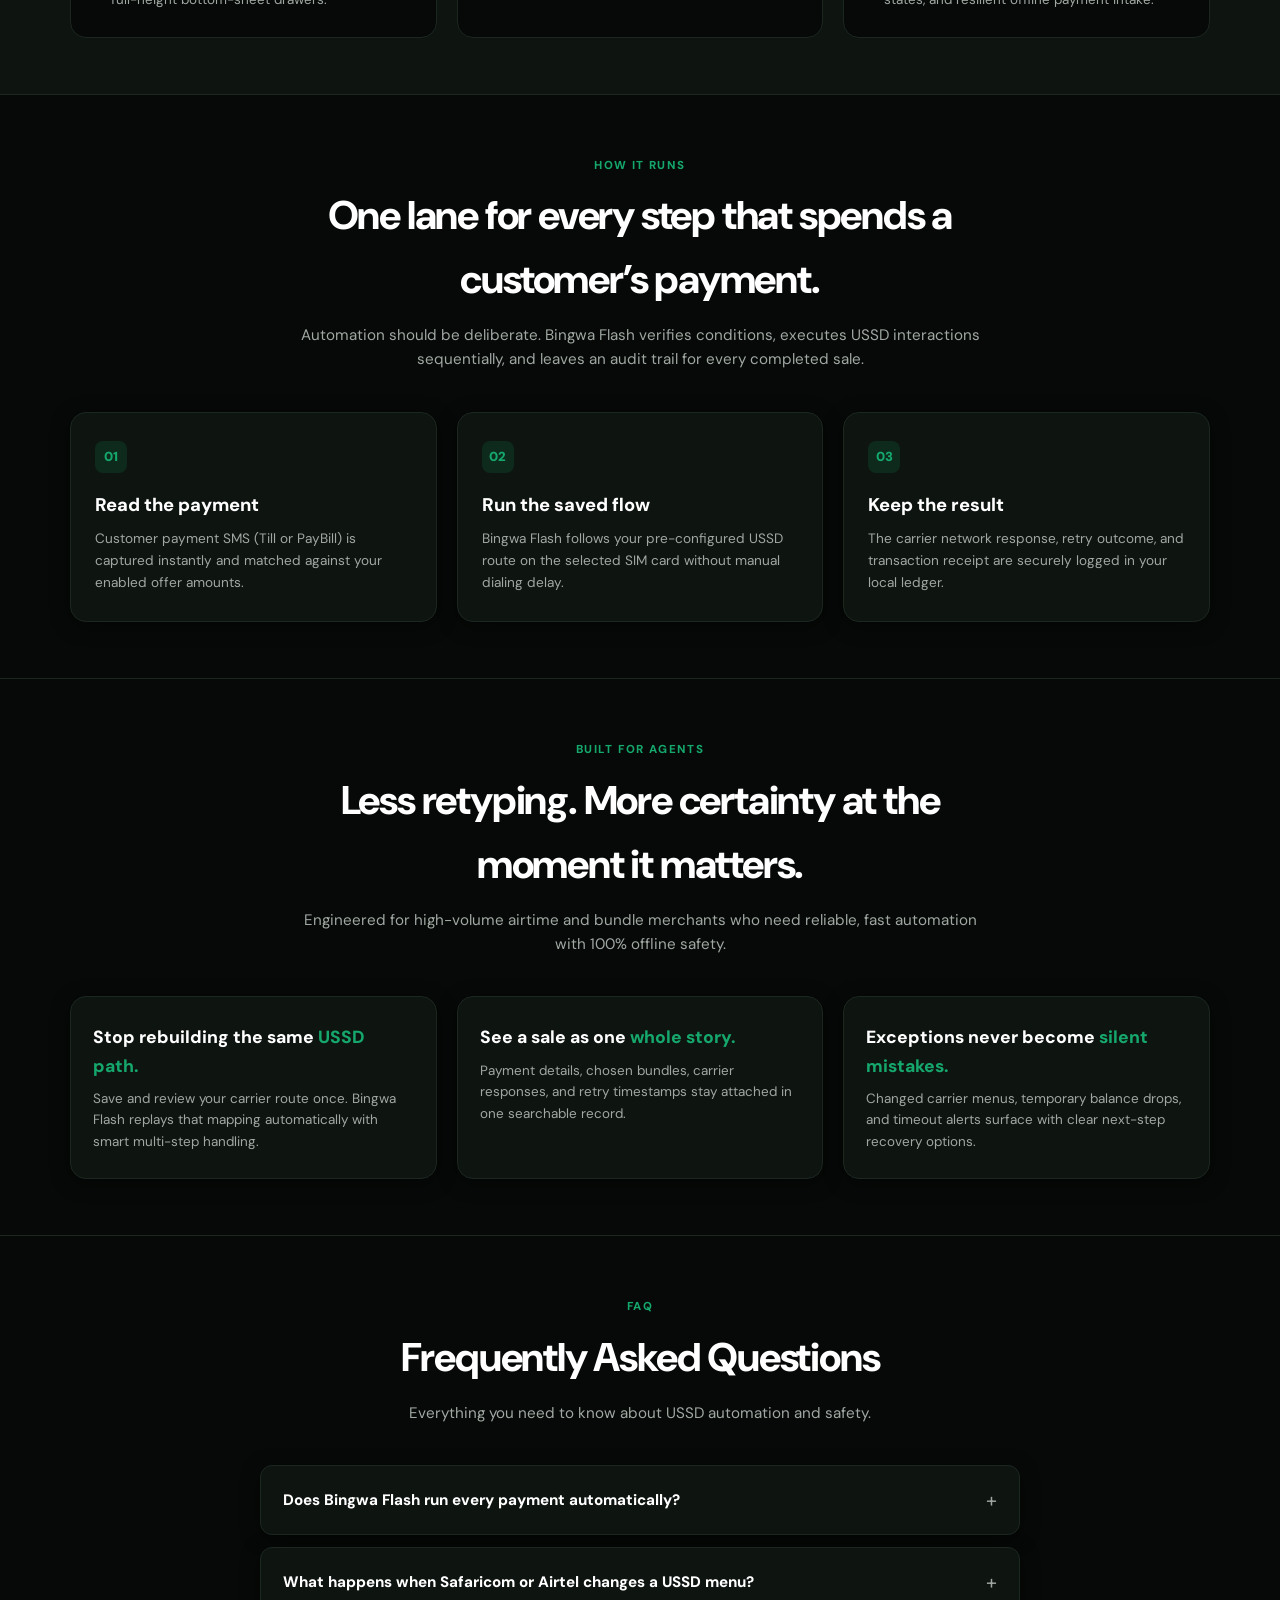
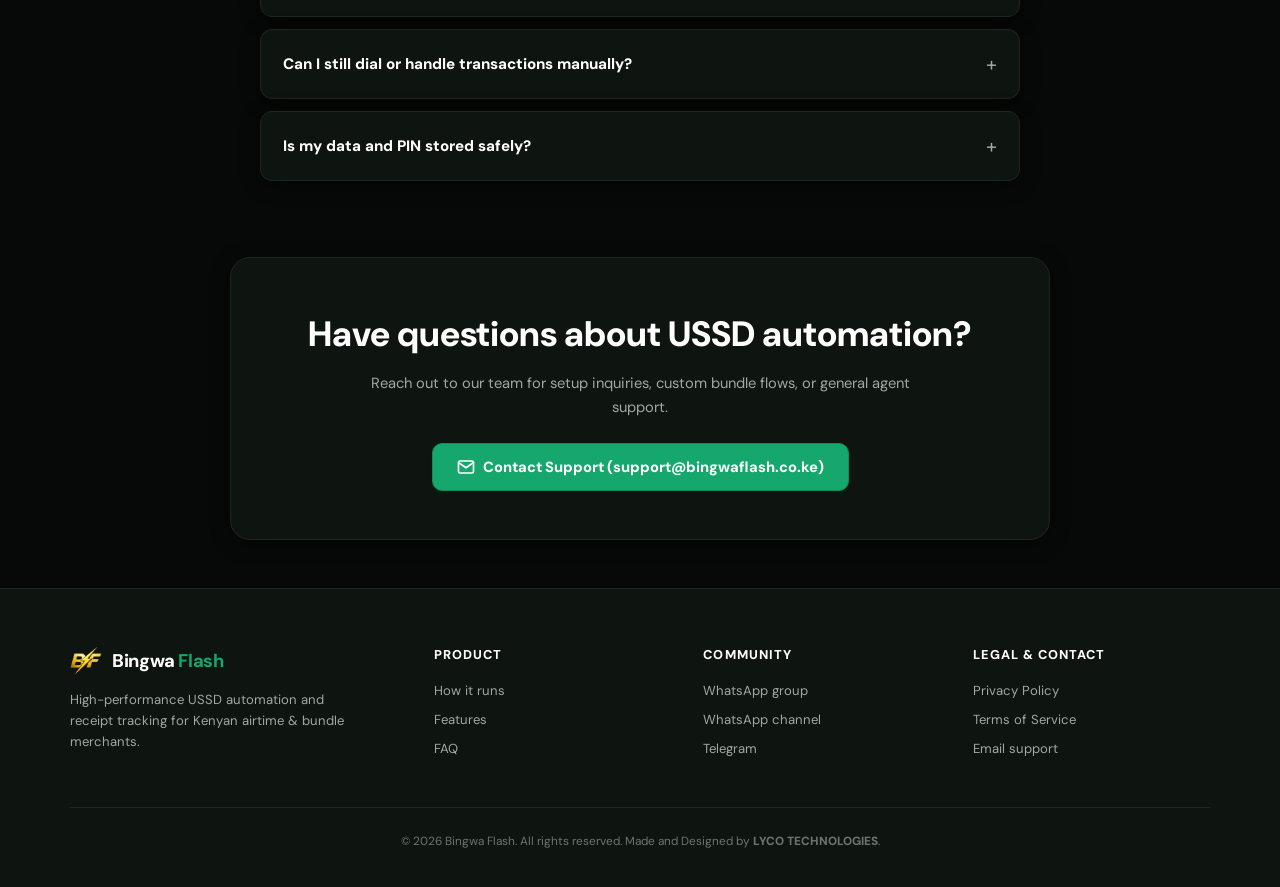
==== commit e8612558: "Update release metadata and homepage to v1.4.3 (Build 43)" ====
--- a/index.html
+++ b/index.html
@@ -138,37 +138,37 @@
       </div>
     </section>
 
-    <!-- Release news mirrors v42; installation remains owned by the download subdomain. -->
+    <!-- Release news mirrors v43; installation remains owned by the download subdomain. -->
     <section class="home-section release-update" id="latest-update">
       <div class="home-wrap">
         <div class="section-head">
-          <span class="section-tag">BingwaFlash v1.4.2 · Build 42</span>
-          <h2>Better transaction recovery and client insights.</h2>
-          <p>More reliable silent USSD, clearer transaction actions, and a dedicated view of your newest clients.</p>
+          <span class="section-tag">BingwaFlash v1.4.3 · Build 43</span>
+          <h2>Smoother experience, upgraded Bridge, and lightning USSD speed.</h2>
+          <p>Fluid bubble animations, full multi-channel Bridge transport, enhanced Portal integration, and near-instant transaction processing.</p>
         </div>
         <div class="release-update-grid">
           <article class="release-update-card">
             <span class="release-update-number">01</span>
-            <h3>More reliable silent USSD</h3>
+            <h3>Ultra-smooth UI & bubble effects</h3>
             <ul>
-              <li>More reliable silent USSD waiting and handoff for Simple mode, airtime token purchases, balance refreshes, and profile phone checks.</li>
-              <li>Clearer pending feedback when a carrier response takes too long, with safer handling of late payment confirmations.</li>
+              <li>Fluid 60fps animations, tactile micro-interactions, responsive touch compression, and ambient glowing cards with floating bubble backdrop effects.</li>
+              <li>Modernized layouts with grouped settings surfaces, Offer-style connection cards, and full-height bottom-sheet drawers.</li>
             </ul>
           </article>
           <article class="release-update-card">
             <span class="release-update-number">02</span>
-            <h3>Clearer transaction actions</h3>
+            <h3>Upgraded Relay to Bridge</h3>
             <ul>
-              <li>Retry, reschedule, and alternative-offer actions are available across more transaction outcomes, while active processing and required details remain protected.</li>
-              <li>Unknown status remains distinct from Unmatched: Unknown allows an alternative offer, but cannot be retried, scheduled, or messaged.</li>
+              <li>Full architectural upgrade to Bridge: multi-transport forwarding across Wi-Fi Hotspot AP, Bluetooth, SMS, and Online links.</li>
+              <li>Dedicated AP source-routing, nearby radar discovery, QR pairing with 6-digit SAS verification, and live link health monitoring.</li>
             </ul>
           </article>
           <article class="release-update-card">
             <span class="release-update-number">03</span>
-            <h3>Better client management</h3>
+            <h3>Lightning USSD & Portal sync</h3>
             <ul>
-              <li>A dedicated New clients today screen with date ranges, search, filters, sorting, selection, number copying, and Bulk SMS review.</li>
-              <li>Tap a client to open their profile, then choose to copy their number, name, most bought offer, or last seen details.</li>
+              <li>Carrier quiet settling period slashed to 120ms with 0ms delay for rapid consecutive fulfillment, plus silent visible window deadlock interception.</li>
+              <li>Enhanced Agent Portal integration with real-time sync standby, skeleton shimmering loading states, and resilient offline payment intake.</li>
             </ul>
           </article>
         </div>
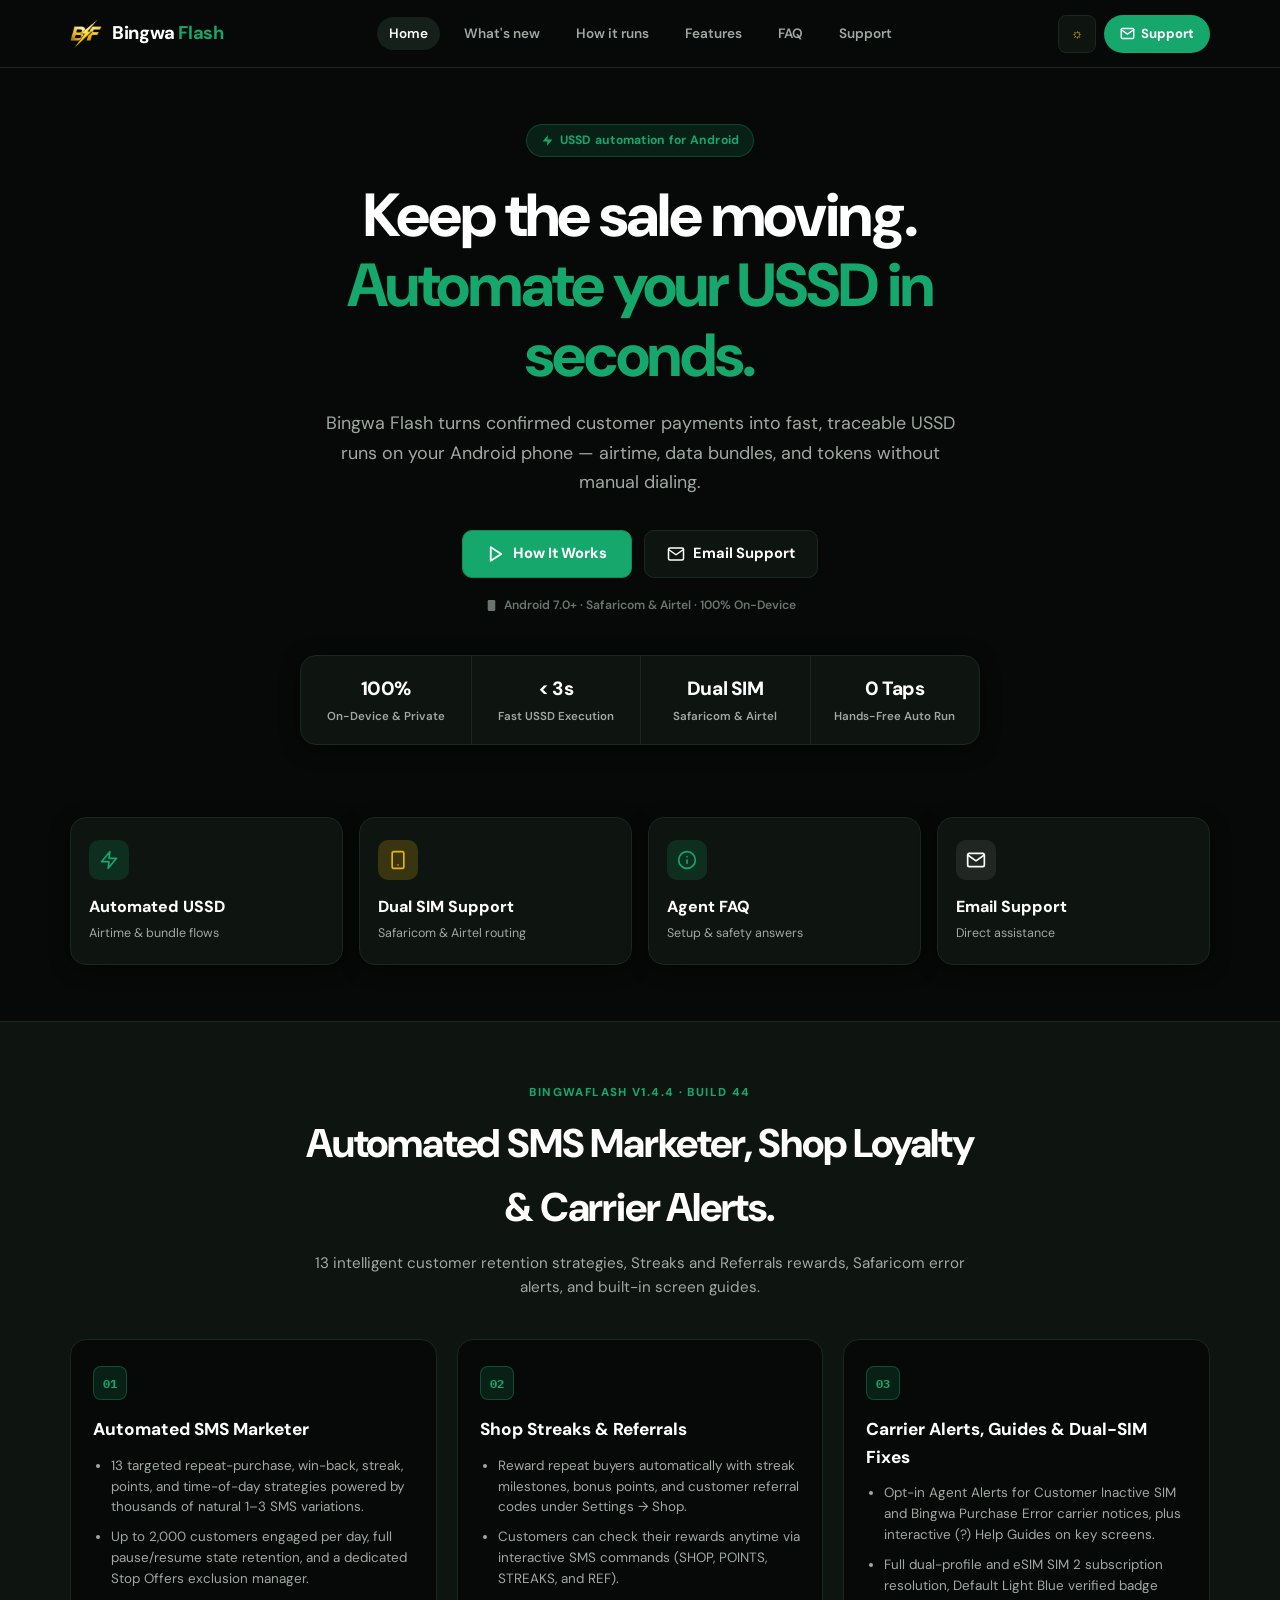
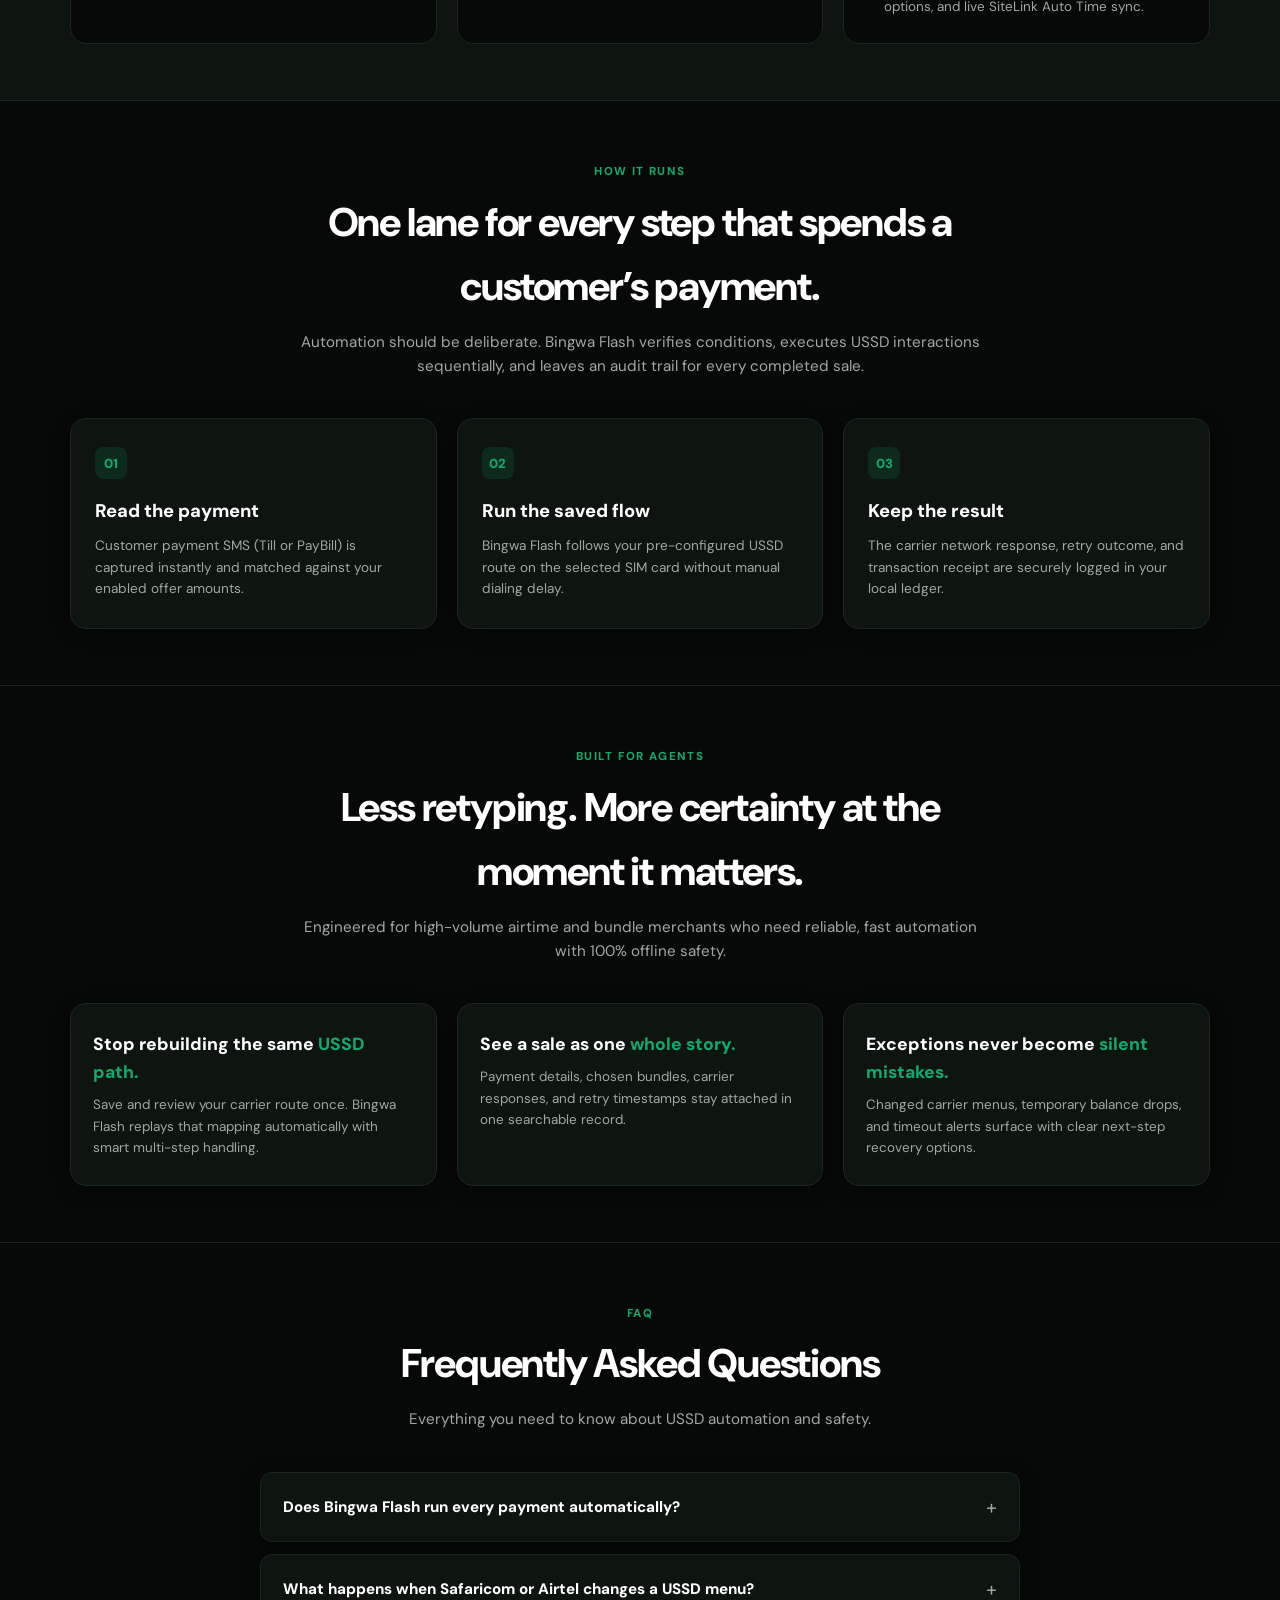
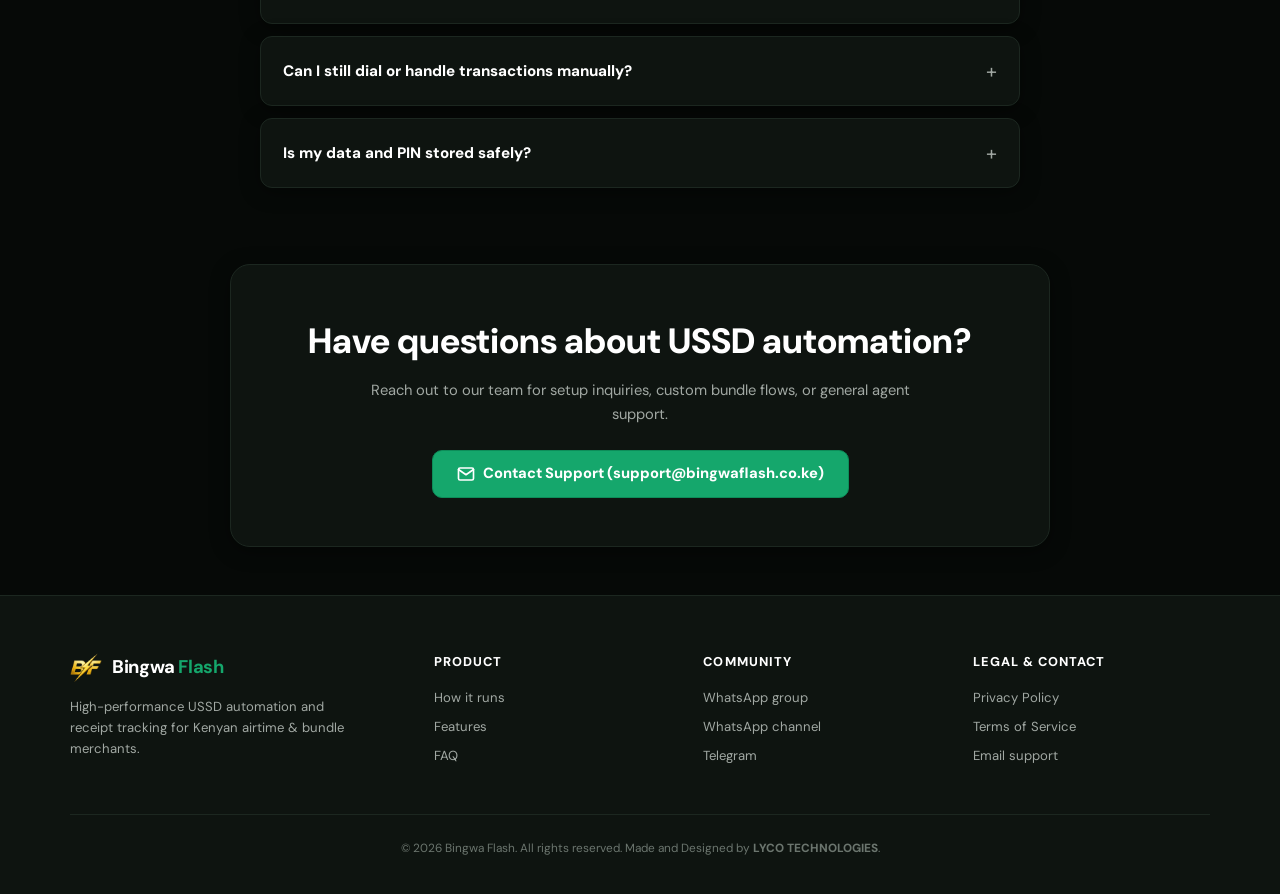
==== commit bce0d7a2: "Update release metadata and homepage to v1.4.4 (Build 44)" ====
--- a/index.html
+++ b/index.html
@@ -138,37 +138,37 @@
       </div>
     </section>
 
-    <!-- Release news mirrors v43; installation remains owned by the download subdomain. -->
+    <!-- Release news mirrors v44; installation remains owned by the download subdomain. -->
     <section class="home-section release-update" id="latest-update">
       <div class="home-wrap">
         <div class="section-head">
-          <span class="section-tag">BingwaFlash v1.4.3 · Build 43</span>
-          <h2>Smoother experience, upgraded Bridge, and lightning USSD speed.</h2>
-          <p>Fluid bubble animations, full multi-channel Bridge transport, enhanced Portal integration, and near-instant transaction processing.</p>
+          <span class="section-tag">BingwaFlash v1.4.4 · Build 44</span>
+          <h2>Automated SMS Marketer, Shop Loyalty & Carrier Alerts.</h2>
+          <p>13 intelligent customer retention strategies, Streaks and Referrals rewards, Safaricom error alerts, and built-in screen guides.</p>
         </div>
         <div class="release-update-grid">
           <article class="release-update-card">
             <span class="release-update-number">01</span>
-            <h3>Ultra-smooth UI & bubble effects</h3>
+            <h3>Automated SMS Marketer</h3>
             <ul>
-              <li>Fluid 60fps animations, tactile micro-interactions, responsive touch compression, and ambient glowing cards with floating bubble backdrop effects.</li>
-              <li>Modernized layouts with grouped settings surfaces, Offer-style connection cards, and full-height bottom-sheet drawers.</li>
+              <li>13 targeted repeat-purchase, win-back, streak, points, and time-of-day strategies powered by thousands of natural 1–3 SMS variations.</li>
+              <li>Up to 2,000 customers engaged per day, full pause/resume state retention, and a dedicated Stop Offers exclusion manager.</li>
             </ul>
           </article>
           <article class="release-update-card">
             <span class="release-update-number">02</span>
-            <h3>Upgraded Relay to Bridge</h3>
+            <h3>Shop Streaks & Referrals</h3>
             <ul>
-              <li>Full architectural upgrade to Bridge: multi-transport forwarding across Wi-Fi Hotspot AP, Bluetooth, SMS, and Online links.</li>
-              <li>Dedicated AP source-routing, nearby radar discovery, QR pairing with 6-digit SAS verification, and live link health monitoring.</li>
+              <li>Reward repeat buyers automatically with streak milestones, bonus points, and customer referral codes under Settings → Shop.</li>
+              <li>Customers can check their rewards anytime via interactive SMS commands (SHOP, POINTS, STREAKS, and REF).</li>
             </ul>
           </article>
           <article class="release-update-card">
             <span class="release-update-number">03</span>
-            <h3>Lightning USSD & Portal sync</h3>
+            <h3>Carrier Alerts, Guides & Dual-SIM Fixes</h3>
             <ul>
-              <li>Carrier quiet settling period slashed to 120ms with 0ms delay for rapid consecutive fulfillment, plus silent visible window deadlock interception.</li>
-              <li>Enhanced Agent Portal integration with real-time sync standby, skeleton shimmering loading states, and resilient offline payment intake.</li>
+              <li>Opt-in Agent Alerts for Customer Inactive SIM and Bingwa Purchase Error carrier notices, plus interactive (?) Help Guides on key screens.</li>
+              <li>Full dual-profile and eSIM SIM 2 subscription resolution, Default Light Blue verified badge options, and live SiteLink Auto Time sync.</li>
             </ul>
           </article>
         </div>
--- a/site-theme.css
+++ b/site-theme.css
@@ -188,7 +188,7 @@
   outline: none !important;
   transition: var(--bf-transition) !important;
 }
-input:focus, textarea:focus, select:focus {
+input:not([type="checkbox"]):not([type="radio"]):focus, textarea:focus, select:focus {
   border-color: var(--bf-green) !important;
   background: var(--bf-surface) !important;
 }
